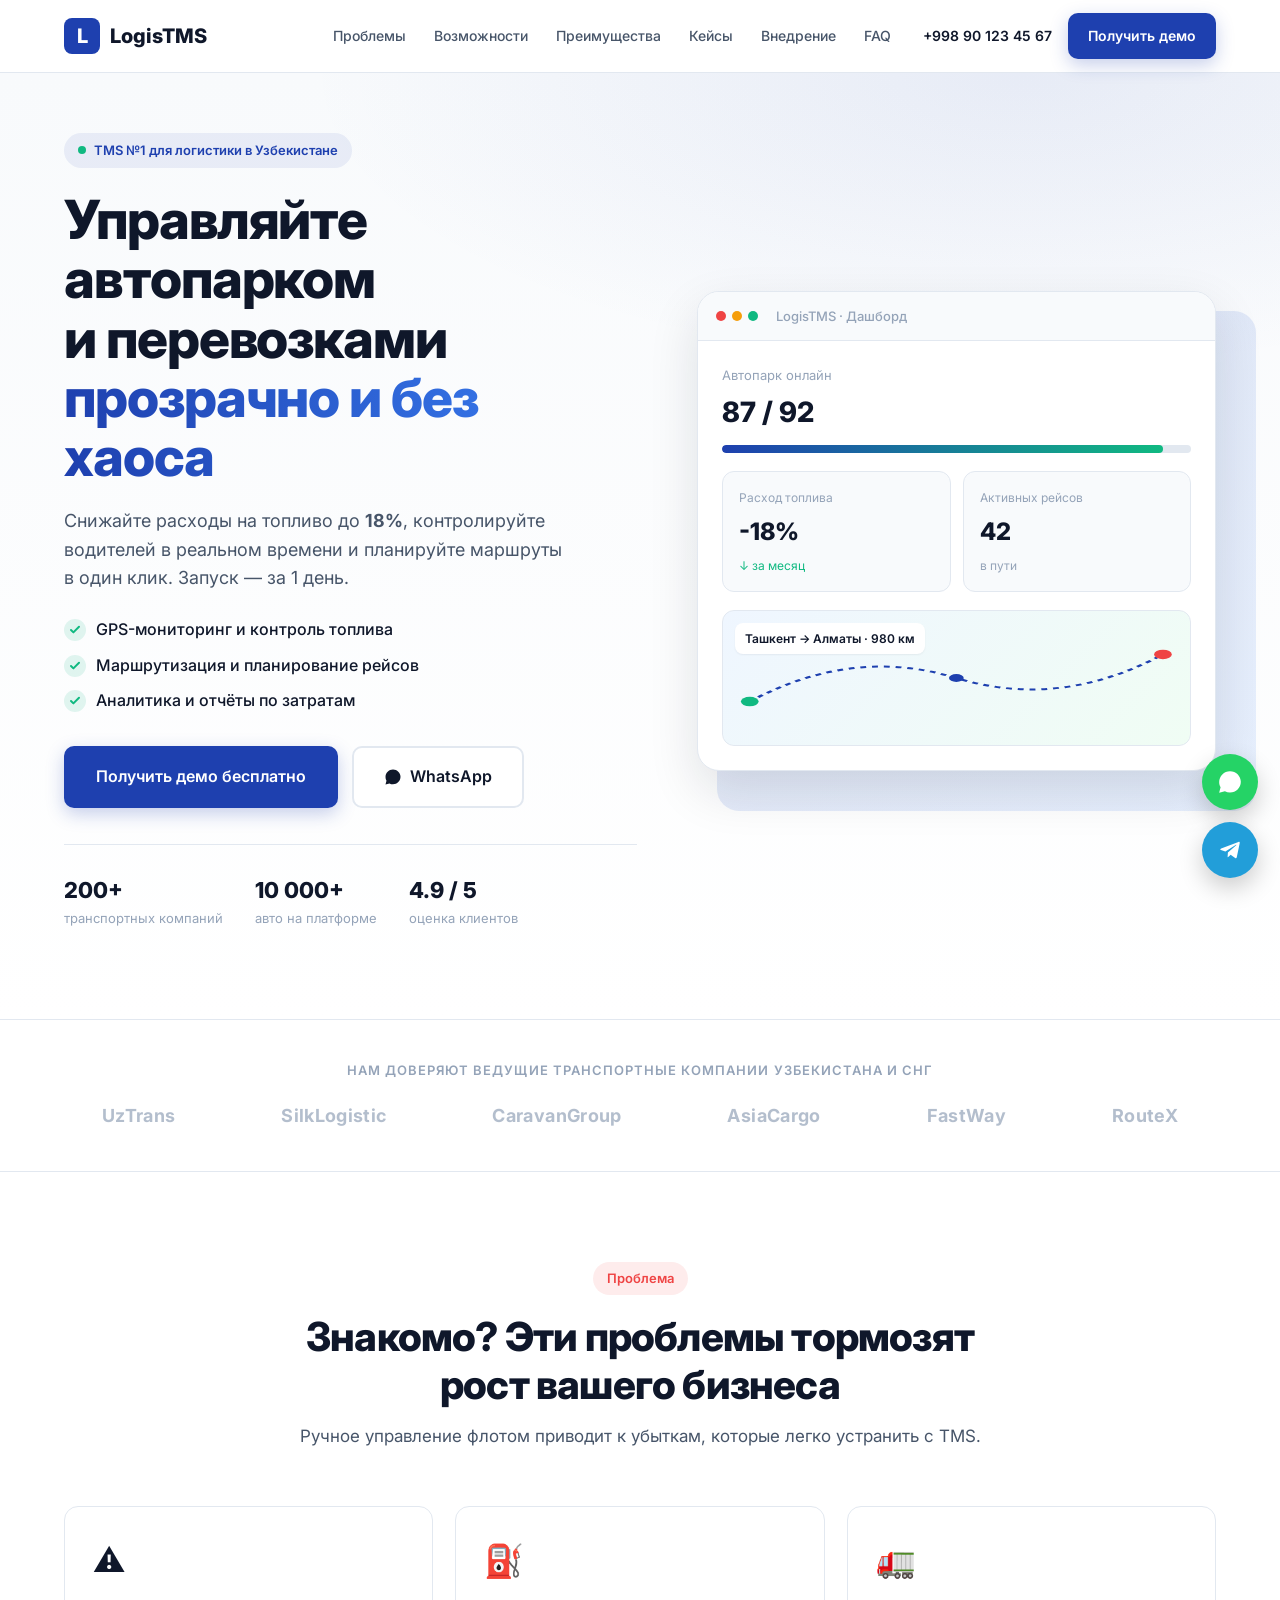
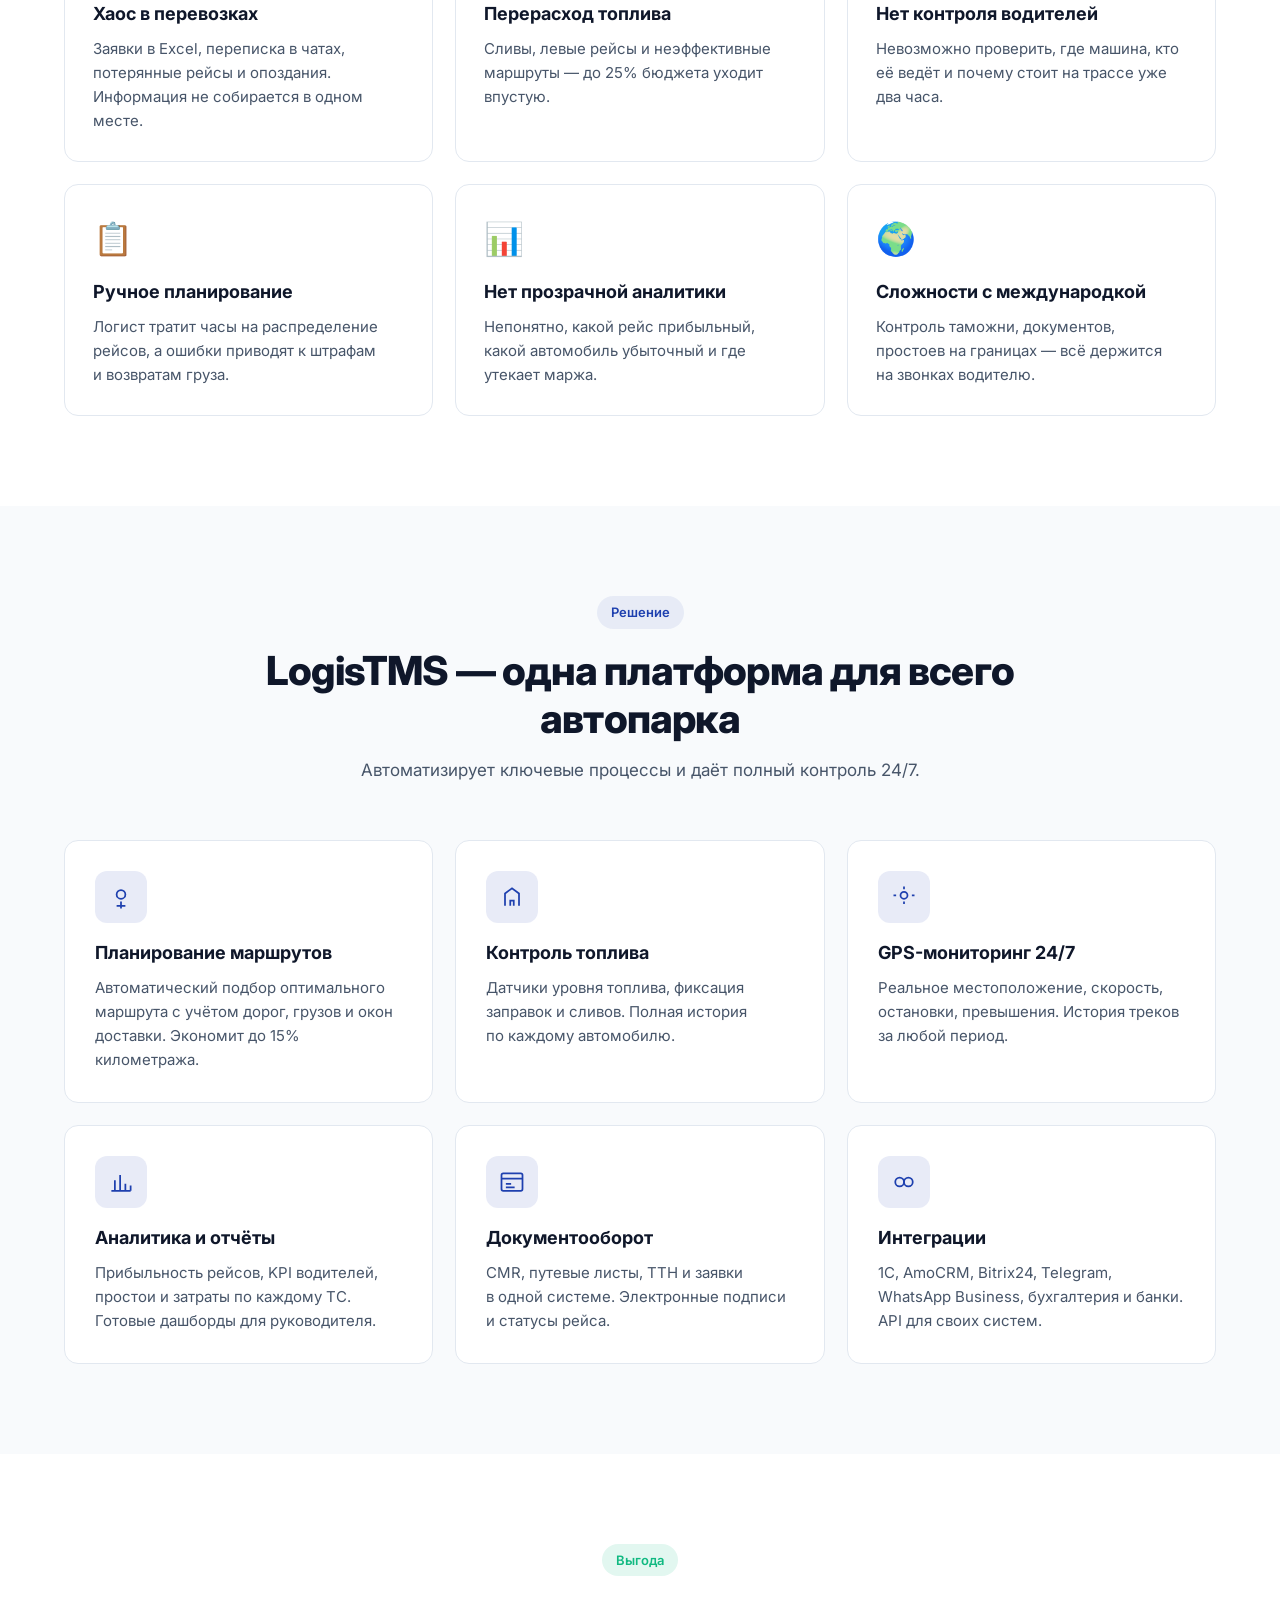
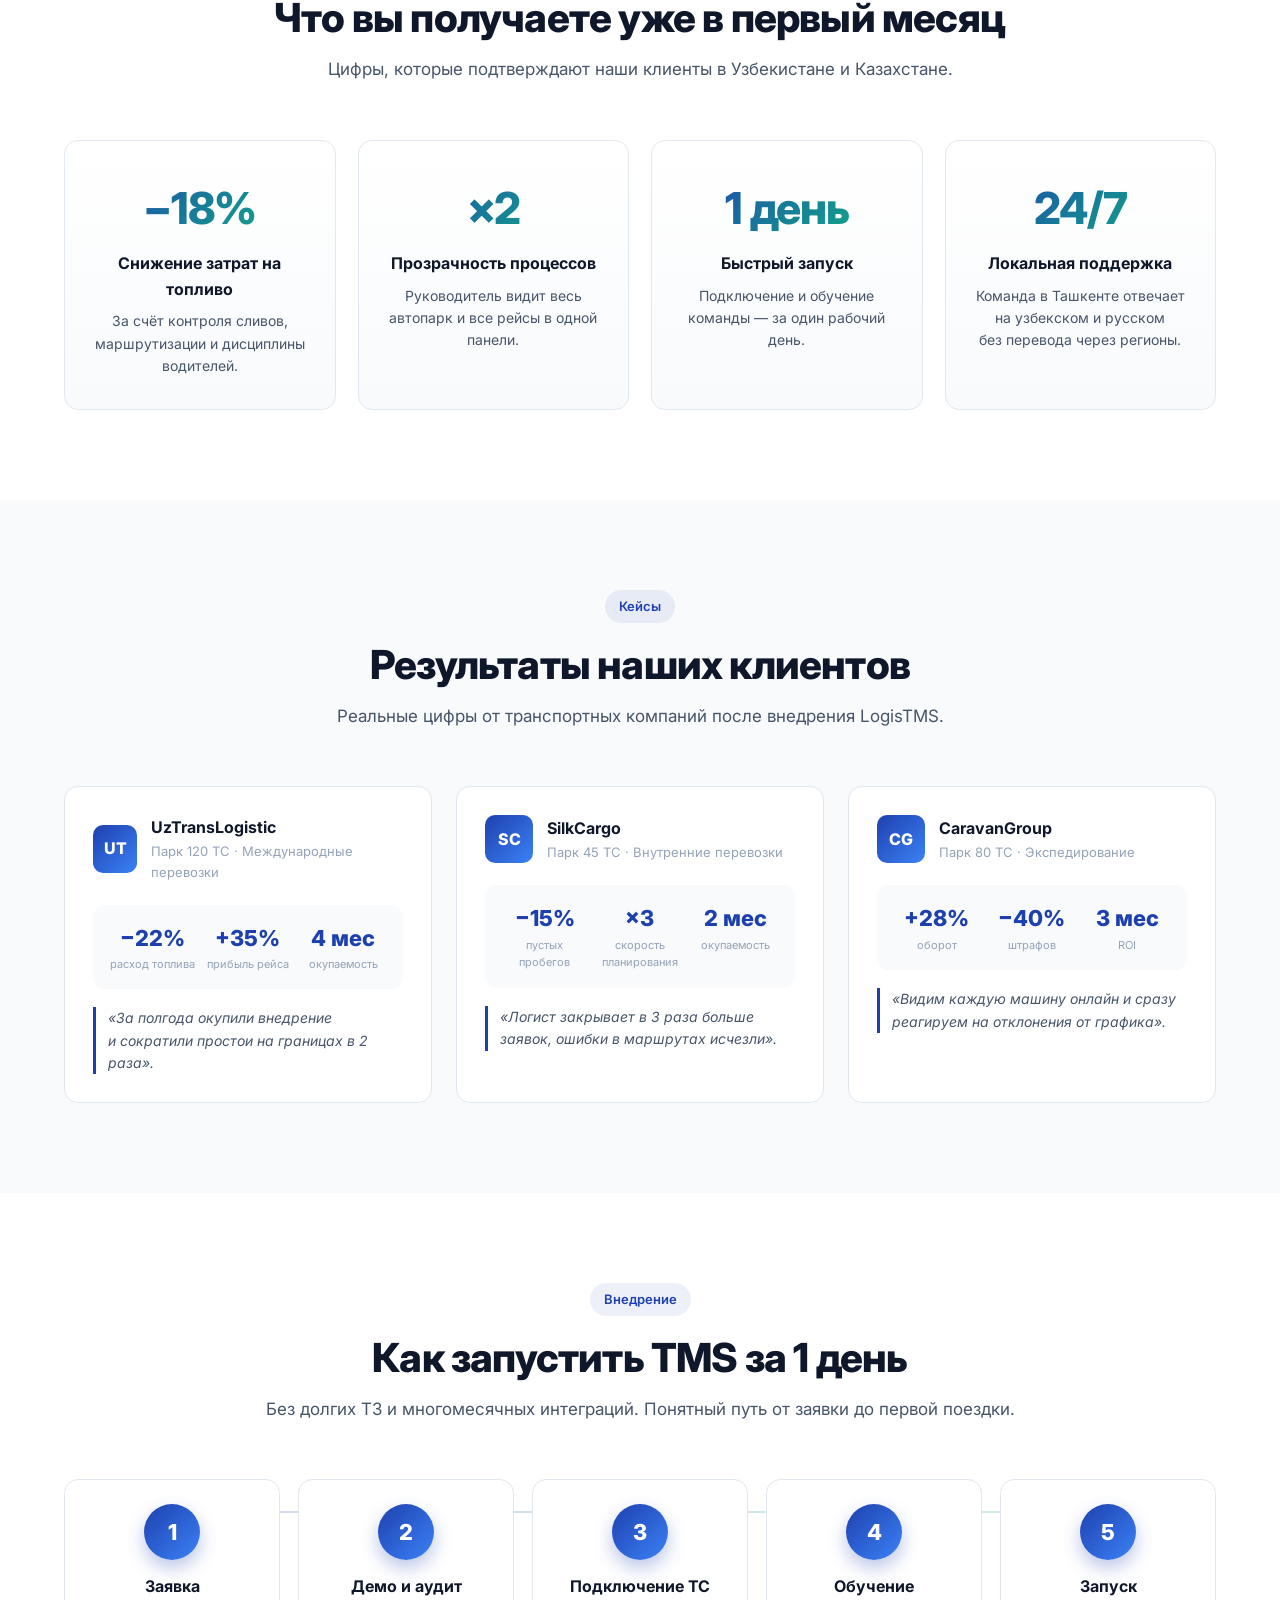
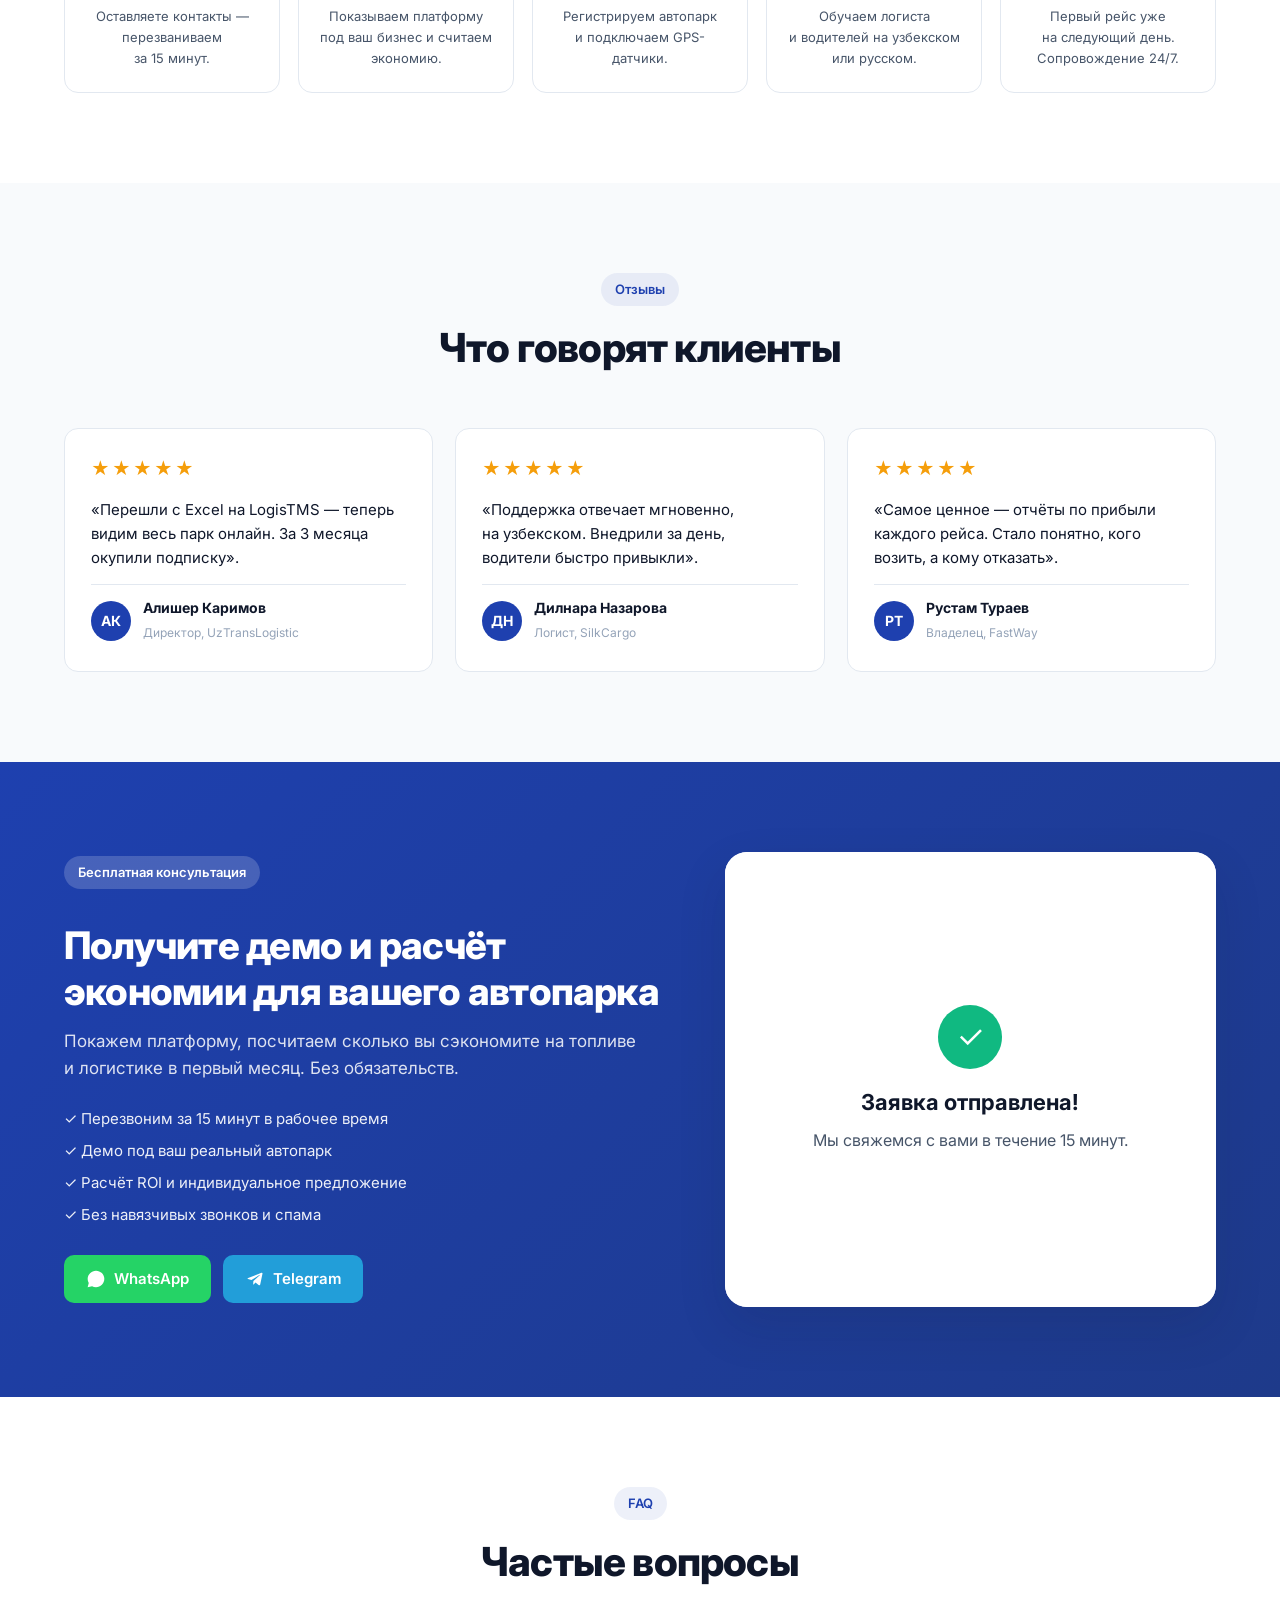
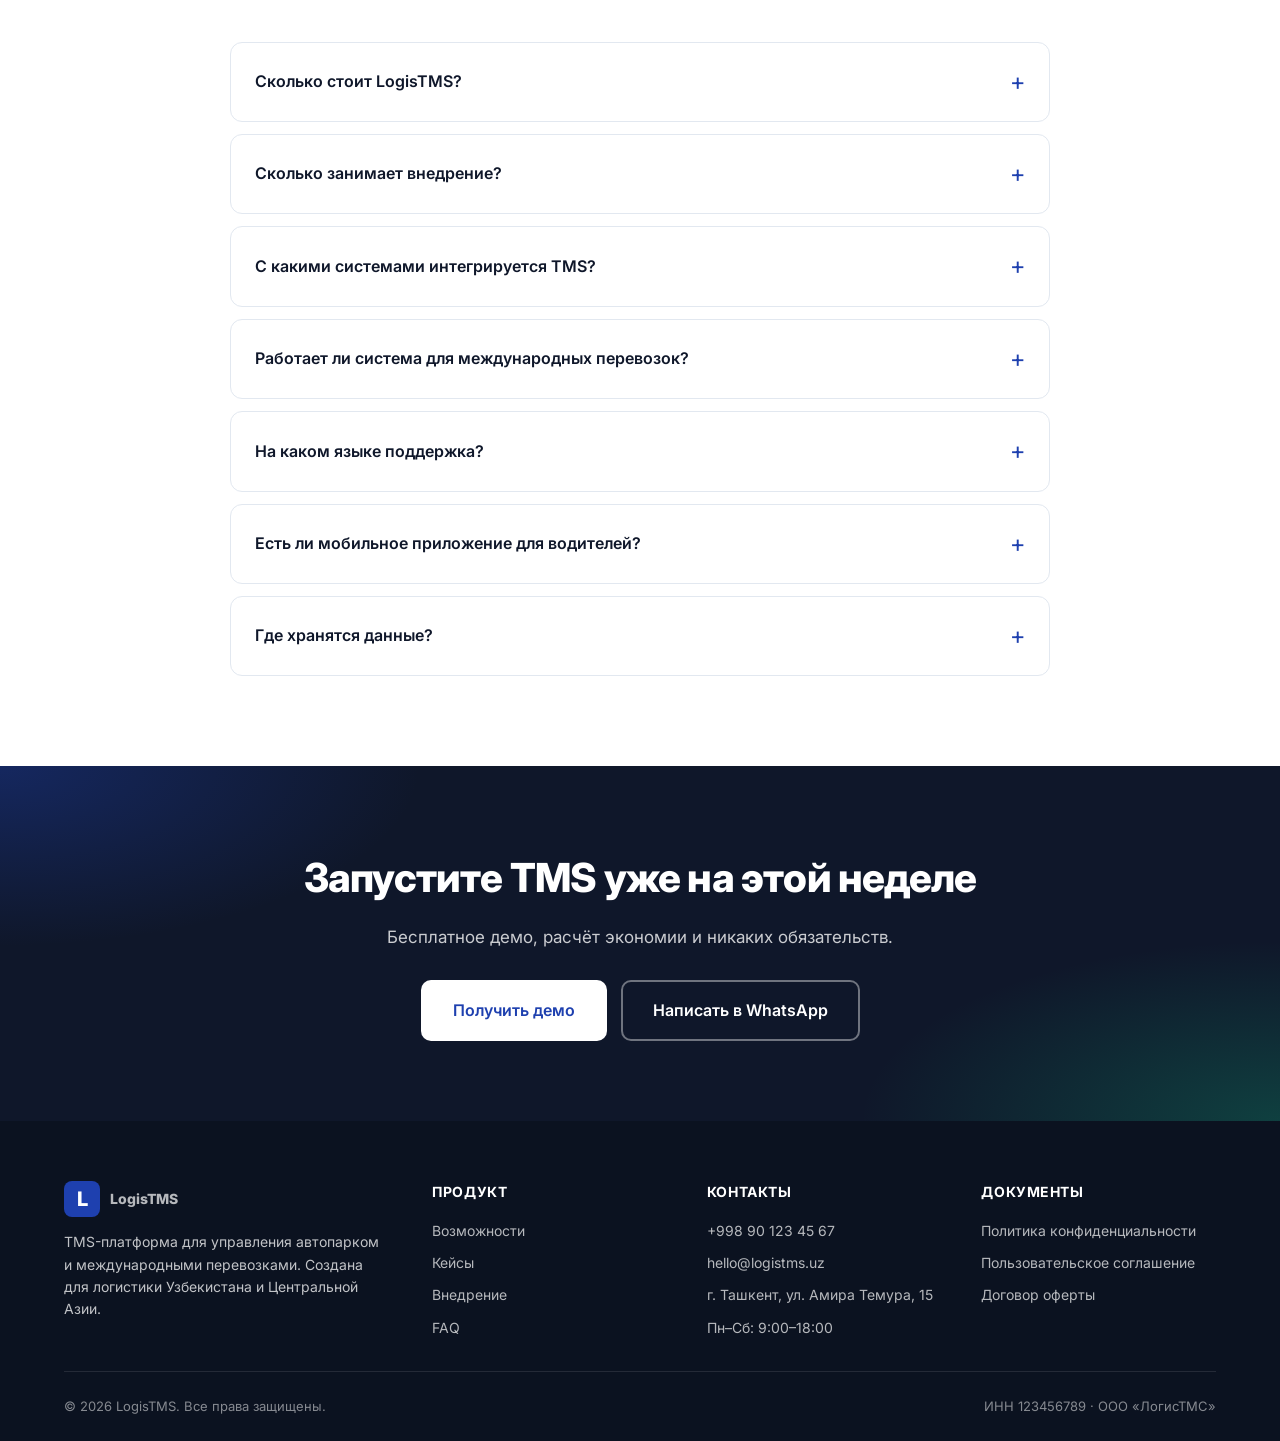
==== index.html @ 4c6d0f09 "Initial commit: LogisTMS landing page" ====
<!DOCTYPE html>
<html lang="ru">
<head>
  <meta charset="UTF-8" />
  <meta name="viewport" content="width=device-width, initial-scale=1.0" />

  <!-- SEO -->
  <title>TMS система для логистики в Узбекистане — управление автопарком и международными перевозками | LogisTMS</title>
  <meta name="description" content="TMS система для управления международными перевозками и автопарком в Узбекистане. Снижение затрат на топливо до 18%, GPS-мониторинг, маршрутизация, аналитика. Демо за 1 день." />
  <meta name="keywords" content="TMS система, управление автопарком, логистика Узбекистан, международные перевозки, GPS мониторинг, транспортная компания, автоматизация логистики" />
  <meta name="author" content="LogisTMS" />
  <link rel="canonical" href="https://logistms.uz/" />

  <!-- Open Graph -->
  <meta property="og:type" content="website" />
  <meta property="og:locale" content="ru_RU" />
  <meta property="og:title" content="LogisTMS — TMS система для управления автопарком и перевозками" />
  <meta property="og:description" content="Снижайте затраты, контролируйте транспорт онлайн и автоматизируйте логистику. Демо за 1 день." />
  <meta property="og:image" content="https://logistms.uz/og-image.jpg" />
  <meta property="og:url" content="https://logistms.uz/" />

  <!-- Twitter -->
  <meta name="twitter:card" content="summary_large_image" />
  <meta name="twitter:title" content="LogisTMS — TMS система для логистики" />
  <meta name="twitter:description" content="Управление автопарком и международными перевозками. Узбекистан." />

  <!-- Favicon -->
  <link rel="icon" type="image/svg+xml" href="data:image/svg+xml,%3Csvg xmlns='http://www.w3.org/2000/svg' viewBox='0 0 100 100'%3E%3Crect width='100' height='100' rx='20' fill='%231e40af'/%3E%3Ctext x='50' y='68' text-anchor='middle' font-size='60' font-family='Arial' font-weight='bold' fill='white'%3EL%3C/text%3E%3C/svg%3E" />

  <!-- Preconnect -->
  <link rel="preconnect" href="https://fonts.googleapis.com" />
  <link rel="preconnect" href="https://fonts.gstatic.com" crossorigin />
  <link href="https://fonts.googleapis.com/css2?family=Inter:wght@400;500;600;700;800&display=swap" rel="stylesheet" />

  <link rel="stylesheet" href="styles.css" />

  <!-- Schema.org -->
  <script type="application/ld+json">
  {
    "@context": "https://schema.org",
    "@type": "SoftwareApplication",
    "name": "LogisTMS",
    "applicationCategory": "BusinessApplication",
    "operatingSystem": "Web",
    "description": "TMS система для управления международными перевозками и автопарком в Узбекистане",
    "offers": {
      "@type": "Offer",
      "priceCurrency": "UZS",
      "price": "0",
      "description": "Бесплатное демо"
    },
    "aggregateRating": {
      "@type": "AggregateRating",
      "ratingValue": "4.9",
      "ratingCount": "47"
    }
  }
  </script>

  <!-- ============ ANALYTICS PLACEHOLDERS ============ -->
  <!-- Google Analytics (GA4) -->
  <!-- <script async src="https://www.googletagmanager.com/gtag/js?id=G-XXXXXXX"></script>
  <script>
    window.dataLayer = window.dataLayer || [];
    function gtag(){dataLayer.push(arguments);}
    gtag('js', new Date());
    gtag('config', 'G-XXXXXXX');
  </script> -->

  <!-- Meta Pixel -->
  <!-- <script>
    !function(f,b,e,v,n,t,s){if(f.fbq)return;n=f.fbq=function(){n.callMethod?
    n.callMethod.apply(n,arguments):n.queue.push(arguments)};if(!f._fbq)f._fbq=n;
    n.push=n;n.loaded=!0;n.version='2.0';n.queue=[];t=b.createElement(e);t.async=!0;
    t.src=v;s=b.getElementsByTagName(e)[0];s.parentNode.insertBefore(t,s)}(window,
    document,'script','https://connect.facebook.net/en_US/fbevents.js');
    fbq('init', 'XXXXXXXXX');
    fbq('track', 'PageView');
  </script> -->

  <!-- Yandex.Metrika -->
  <!-- <script type="text/javascript">
    (function(m,e,t,r,i,k,a){m[i]=m[i]||function(){(m[i].a=m[i].a||[]).push(arguments)};
    m[i].l=1*new Date();k=e.createElement(t),a=e.getElementsByTagName(t)[0],k.async=1,
    k.src=r,a.parentNode.insertBefore(k,a)})(window,document,'script','https://mc.yandex.ru/metrika/tag.js','ym');
    ym(XXXXXXXX, "init", { clickmap:true, trackLinks:true, accurateTrackBounce:true });
  </script> -->
</head>

<body>

  <!-- ============ HEADER / NAV ============ -->
  <header class="header">
    <div class="container header__inner">
      <a href="#" class="logo" aria-label="LogisTMS">
        <span class="logo__mark">L</span>
        <span class="logo__text">LogisTMS</span>
      </a>

      <nav class="nav" aria-label="Главное меню">
        <a href="#problems">Проблемы</a>
        <a href="#solutions">Возможности</a>
        <a href="#benefits">Преимущества</a>
        <a href="#cases">Кейсы</a>
        <a href="#how">Внедрение</a>
        <a href="#faq">FAQ</a>
      </nav>

      <div class="header__cta">
        <a href="tel:+998901234567" class="header__phone">+998 90 123 45 67</a>
        <a href="#lead" class="btn btn--primary btn--sm">Получить демо</a>
      </div>

      <button class="burger" aria-label="Меню" aria-expanded="false">
        <span></span><span></span><span></span>
      </button>
    </div>
  </header>

  <!-- ============ HERO ============ -->
  <section class="hero">
    <div class="container hero__inner">
      <div class="hero__content">
        <div class="hero__badge">
          <span class="hero__badge-dot"></span>
          TMS №1 для логистики в Узбекистане
        </div>

        <h1 class="hero__title">
          Управляйте автопарком и&nbsp;перевозками
          <span class="hero__title-accent">прозрачно и без хаоса</span>
        </h1>

        <p class="hero__subtitle">
          Снижайте расходы на&nbsp;топливо до&nbsp;<b>18%</b>, контролируйте водителей в&nbsp;реальном времени и&nbsp;планируйте маршруты в&nbsp;один клик. Запуск&nbsp;— за&nbsp;1&nbsp;день.
        </p>

        <ul class="hero__bullets">
          <li><svg viewBox="0 0 20 20" aria-hidden="true"><path d="M5 10l3 3 7-7" stroke="currentColor" stroke-width="2.5" fill="none" stroke-linecap="round" stroke-linejoin="round"/></svg>GPS-мониторинг и контроль топлива</li>
          <li><svg viewBox="0 0 20 20" aria-hidden="true"><path d="M5 10l3 3 7-7" stroke="currentColor" stroke-width="2.5" fill="none" stroke-linecap="round" stroke-linejoin="round"/></svg>Маршрутизация и планирование рейсов</li>
          <li><svg viewBox="0 0 20 20" aria-hidden="true"><path d="M5 10l3 3 7-7" stroke="currentColor" stroke-width="2.5" fill="none" stroke-linecap="round" stroke-linejoin="round"/></svg>Аналитика и отчёты по затратам</li>
        </ul>

        <div class="hero__actions">
          <a href="#lead" class="btn btn--primary btn--lg" data-event="cta_demo_hero">
            Получить демо бесплатно
          </a>
          <a href="https://wa.me/998901234567?text=Здравствуйте,%20интересует%20TMS%20система" target="_blank" rel="noopener" class="btn btn--ghost btn--lg" data-event="cta_whatsapp_hero">
            <svg class="btn__icon" viewBox="0 0 24 24" fill="currentColor" aria-hidden="true"><path d="M17.5 14.4c-.3-.1-1.7-.8-2-.9s-.5-.1-.7.1c-.2.3-.7.9-.9 1.1-.2.2-.3.2-.6.1-1.6-.8-2.7-1.5-3.8-3.4-.3-.5.3-.5.9-1.6.1-.2.1-.4 0-.5-.1-.1-.7-1.6-.9-2.2-.2-.6-.5-.5-.7-.5h-.6c-.2 0-.5.1-.8.4-.3.3-1 1-1 2.5s1.1 2.9 1.2 3.1c.1.2 2.1 3.2 5.1 4.5 1.9.8 2.6.9 3.5.7.6-.1 1.7-.7 1.9-1.4.2-.7.2-1.2.2-1.4-.1-.1-.3-.2-.6-.3M12 2C6.5 2 2 6.5 2 12c0 1.7.4 3.4 1.3 4.9L2 22l5.3-1.4c1.4.8 3 1.2 4.7 1.2 5.5 0 10-4.5 10-10S17.5 2 12 2"/></svg>
            WhatsApp
          </a>
        </div>

        <div class="hero__trust">
          <div class="hero__trust-item"><b>200+</b><span>транспортных компаний</span></div>
          <div class="hero__trust-item"><b>10 000+</b><span>авто на платформе</span></div>
          <div class="hero__trust-item"><b>4.9 / 5</b><span>оценка клиентов</span></div>
        </div>
      </div>

      <div class="hero__visual" aria-hidden="true">
        <div class="dashboard">
          <div class="dashboard__head">
            <span class="dashboard__dot"></span>
            <span class="dashboard__dot"></span>
            <span class="dashboard__dot"></span>
            <span class="dashboard__title">LogisTMS · Дашборд</span>
          </div>
          <div class="dashboard__body">
            <div class="dashboard__stat">
              <div class="dashboard__stat-label">Автопарк онлайн</div>
              <div class="dashboard__stat-value">87 / 92</div>
              <div class="dashboard__bar"><span style="width:94%"></span></div>
            </div>
            <div class="dashboard__row">
              <div class="dashboard__card">
                <div class="dashboard__card-label">Расход топлива</div>
                <div class="dashboard__card-value">-18%</div>
                <div class="dashboard__card-trend dashboard__card-trend--good">↓ за месяц</div>
              </div>
              <div class="dashboard__card">
                <div class="dashboard__card-label">Активных рейсов</div>
                <div class="dashboard__card-value">42</div>
                <div class="dashboard__card-trend">в пути</div>
              </div>
            </div>
            <div class="dashboard__map">
              <svg viewBox="0 0 300 140" preserveAspectRatio="none">
                <path d="M10,100 Q80,30 150,70 T290,40" stroke="#1e40af" stroke-width="2.5" fill="none" stroke-dasharray="4 4"/>
                <circle cx="10" cy="100" r="6" fill="#10b981"/>
                <circle cx="150" cy="70" r="5" fill="#1e40af"/>
                <circle cx="290" cy="40" r="6" fill="#ef4444"/>
              </svg>
              <span class="dashboard__map-tag">Ташкент → Алматы · 980 км</span>
            </div>
          </div>
        </div>
        <div class="hero__bg"></div>
      </div>
    </div>
  </section>

  <!-- ============ LOGOS ============ -->
  <section class="logos">
    <div class="container">
      <p class="logos__title">Нам доверяют ведущие транспортные компании Узбекистана и СНГ</p>
      <div class="logos__row">
        <div class="logos__item">UzTrans</div>
        <div class="logos__item">SilkLogistic</div>
        <div class="logos__item">CaravanGroup</div>
        <div class="logos__item">AsiaCargo</div>
        <div class="logos__item">FastWay</div>
        <div class="logos__item">RouteX</div>
      </div>
    </div>
  </section>

  <!-- ============ PROBLEMS ============ -->
  <section class="problems section" id="problems">
    <div class="container">
      <div class="section__head">
        <span class="section__tag section__tag--red">Проблема</span>
        <h2 class="section__title">Знакомо? Эти проблемы тормозят рост вашего бизнеса</h2>
        <p class="section__subtitle">Ручное управление флотом приводит к&nbsp;убыткам, которые легко устранить с&nbsp;TMS.</p>
      </div>

      <div class="problems__grid">
        <article class="problem">
          <div class="problem__icon">⚠️</div>
          <h3>Хаос в перевозках</h3>
          <p>Заявки в Excel, переписка в чатах, потерянные рейсы и&nbsp;опоздания. Информация не&nbsp;собирается в&nbsp;одном месте.</p>
        </article>
        <article class="problem">
          <div class="problem__icon">⛽</div>
          <h3>Перерасход топлива</h3>
          <p>Сливы, левые рейсы и&nbsp;неэффективные маршруты&nbsp;— до&nbsp;25% бюджета уходит впустую.</p>
        </article>
        <article class="problem">
          <div class="problem__icon">🚛</div>
          <h3>Нет контроля водителей</h3>
          <p>Невозможно проверить, где машина, кто её&nbsp;ведёт и&nbsp;почему стоит на&nbsp;трассе уже два часа.</p>
        </article>
        <article class="problem">
          <div class="problem__icon">📋</div>
          <h3>Ручное планирование</h3>
          <p>Логист тратит часы на&nbsp;распределение рейсов, а&nbsp;ошибки приводят к&nbsp;штрафам и&nbsp;возвратам груза.</p>
        </article>
        <article class="problem">
          <div class="problem__icon">📊</div>
          <h3>Нет прозрачной аналитики</h3>
          <p>Непонятно, какой рейс прибыльный, какой автомобиль убыточный и&nbsp;где утекает маржа.</p>
        </article>
        <article class="problem">
          <div class="problem__icon">🌍</div>
          <h3>Сложности с международкой</h3>
          <p>Контроль таможни, документов, простоев на&nbsp;границах&nbsp;— всё держится на&nbsp;звонках водителю.</p>
        </article>
      </div>
    </div>
  </section>

  <!-- ============ SOLUTIONS ============ -->
  <section class="solutions section section--alt" id="solutions">
    <div class="container">
      <div class="section__head">
        <span class="section__tag">Решение</span>
        <h2 class="section__title">LogisTMS&nbsp;— одна платформа для всего автопарка</h2>
        <p class="section__subtitle">Автоматизирует ключевые процессы и&nbsp;даёт полный контроль 24/7.</p>
      </div>

      <div class="solutions__grid">
        <article class="solution">
          <div class="solution__icon">
            <svg viewBox="0 0 32 32" fill="none" stroke="currentColor" stroke-width="2"><circle cx="16" cy="13" r="5"/><path d="M16 21v8M11 26h10"/></svg>
          </div>
          <h3>Планирование маршрутов</h3>
          <p>Автоматический подбор оптимального маршрута с&nbsp;учётом дорог, грузов и&nbsp;окон доставки. Экономит до&nbsp;15% километража.</p>
        </article>

        <article class="solution">
          <div class="solution__icon">
            <svg viewBox="0 0 32 32" fill="none" stroke="currentColor" stroke-width="2"><path d="M8 26V12l8-6 8 6v14"/><path d="M14 26v-6h4v6"/></svg>
          </div>
          <h3>Контроль топлива</h3>
          <p>Датчики уровня топлива, фиксация заправок и&nbsp;сливов. Полная история по&nbsp;каждому автомобилю.</p>
        </article>

        <article class="solution">
          <div class="solution__icon">
            <svg viewBox="0 0 32 32" fill="none" stroke="currentColor" stroke-width="2"><circle cx="16" cy="14" r="4"/><path d="M16 4v3M16 21v3M4 14h3M25 14h3"/></svg>
          </div>
          <h3>GPS-мониторинг 24/7</h3>
          <p>Реальное местоположение, скорость, остановки, превышения. История треков за&nbsp;любой период.</p>
        </article>

        <article class="solution">
          <div class="solution__icon">
            <svg viewBox="0 0 32 32" fill="none" stroke="currentColor" stroke-width="2"><path d="M5 26h22M9 26V14M15 26V8M21 26V18M27 26v-6"/></svg>
          </div>
          <h3>Аналитика и отчёты</h3>
          <p>Прибыльность рейсов, KPI водителей, простои и&nbsp;затраты по&nbsp;каждому ТС. Готовые дашборды для руководителя.</p>
        </article>

        <article class="solution">
          <div class="solution__icon">
            <svg viewBox="0 0 32 32" fill="none" stroke="currentColor" stroke-width="2"><rect x="4" y="6" width="24" height="20" rx="2"/><path d="M4 12h24M9 18h6M9 22h10"/></svg>
          </div>
          <h3>Документооборот</h3>
          <p>CMR, путевые листы, ТТН и&nbsp;заявки в&nbsp;одной системе. Электронные подписи и&nbsp;статусы рейса.</p>
        </article>

        <article class="solution">
          <div class="solution__icon">
            <svg viewBox="0 0 32 32" fill="none" stroke="currentColor" stroke-width="2"><circle cx="11" cy="16" r="5"/><circle cx="21" cy="16" r="5"/></svg>
          </div>
          <h3>Интеграции</h3>
          <p>1С, AmoCRM, Bitrix24, Telegram, WhatsApp Business, бухгалтерия и&nbsp;банки. API для своих систем.</p>
        </article>
      </div>
    </div>
  </section>

  <!-- ============ BENEFITS ============ -->
  <section class="benefits section" id="benefits">
    <div class="container">
      <div class="section__head">
        <span class="section__tag section__tag--green">Выгода</span>
        <h2 class="section__title">Что вы получаете уже в&nbsp;первый месяц</h2>
        <p class="section__subtitle">Цифры, которые подтверждают наши клиенты в&nbsp;Узбекистане и&nbsp;Казахстане.</p>
      </div>

      <div class="benefits__grid">
        <div class="benefit">
          <div class="benefit__num">−18%</div>
          <h3>Снижение затрат на топливо</h3>
          <p>За счёт контроля сливов, маршрутизации и&nbsp;дисциплины водителей.</p>
        </div>
        <div class="benefit">
          <div class="benefit__num">×2</div>
          <h3>Прозрачность процессов</h3>
          <p>Руководитель видит весь автопарк и&nbsp;все рейсы в&nbsp;одной панели.</p>
        </div>
        <div class="benefit">
          <div class="benefit__num">1 день</div>
          <h3>Быстрый запуск</h3>
          <p>Подключение и&nbsp;обучение команды&nbsp;— за&nbsp;один рабочий день.</p>
        </div>
        <div class="benefit">
          <div class="benefit__num">24/7</div>
          <h3>Локальная поддержка</h3>
          <p>Команда в&nbsp;Ташкенте отвечает на&nbsp;узбекском и&nbsp;русском без&nbsp;перевода через регионы.</p>
        </div>
      </div>
    </div>
  </section>

  <!-- ============ CASES ============ -->
  <section class="cases section section--alt" id="cases">
    <div class="container">
      <div class="section__head">
        <span class="section__tag">Кейсы</span>
        <h2 class="section__title">Результаты наших клиентов</h2>
        <p class="section__subtitle">Реальные цифры от&nbsp;транспортных компаний после внедрения LogisTMS.</p>
      </div>

      <div class="cases__grid">
        <article class="case">
          <div class="case__head">
            <div class="case__logo">UT</div>
            <div>
              <h3>UzTransLogistic</h3>
              <p class="case__sub">Парк 120 ТС · Международные перевозки</p>
            </div>
          </div>
          <div class="case__metrics">
            <div><b>−22%</b><span>расход топлива</span></div>
            <div><b>+35%</b><span>прибыль рейса</span></div>
            <div><b>4 мес</b><span>окупаемость</span></div>
          </div>
          <p class="case__quote">«За полгода окупили внедрение и&nbsp;сократили простои на&nbsp;границах в&nbsp;2 раза».</p>
        </article>

        <article class="case">
          <div class="case__head">
            <div class="case__logo">SC</div>
            <div>
              <h3>SilkCargo</h3>
              <p class="case__sub">Парк 45 ТС · Внутренние перевозки</p>
            </div>
          </div>
          <div class="case__metrics">
            <div><b>−15%</b><span>пустых пробегов</span></div>
            <div><b>×3</b><span>скорость планирования</span></div>
            <div><b>2 мес</b><span>окупаемость</span></div>
          </div>
          <p class="case__quote">«Логист закрывает в&nbsp;3 раза больше заявок, ошибки в&nbsp;маршрутах исчезли».</p>
        </article>

        <article class="case">
          <div class="case__head">
            <div class="case__logo">CG</div>
            <div>
              <h3>CaravanGroup</h3>
              <p class="case__sub">Парк 80 ТС · Экспедирование</p>
            </div>
          </div>
          <div class="case__metrics">
            <div><b>+28%</b><span>оборот</span></div>
            <div><b>−40%</b><span>штрафов</span></div>
            <div><b>3 мес</b><span>ROI</span></div>
          </div>
          <p class="case__quote">«Видим каждую машину онлайн и&nbsp;сразу реагируем на&nbsp;отклонения от&nbsp;графика».</p>
        </article>
      </div>
    </div>
  </section>

  <!-- ============ HOW IT WORKS ============ -->
  <section class="how section" id="how">
    <div class="container">
      <div class="section__head">
        <span class="section__tag">Внедрение</span>
        <h2 class="section__title">Как запустить TMS за&nbsp;1&nbsp;день</h2>
        <p class="section__subtitle">Без долгих ТЗ и&nbsp;многомесячных интеграций. Понятный путь от&nbsp;заявки до&nbsp;первой поездки.</p>
      </div>

      <div class="how__steps">
        <div class="how__step">
          <div class="how__num">1</div>
          <h3>Заявка</h3>
          <p>Оставляете контакты&nbsp;— перезваниваем за&nbsp;15&nbsp;минут.</p>
        </div>
        <div class="how__step">
          <div class="how__num">2</div>
          <h3>Демо и аудит</h3>
          <p>Показываем платформу под ваш бизнес и&nbsp;считаем экономию.</p>
        </div>
        <div class="how__step">
          <div class="how__num">3</div>
          <h3>Подключение ТС</h3>
          <p>Регистрируем автопарк и&nbsp;подключаем GPS-датчики.</p>
        </div>
        <div class="how__step">
          <div class="how__num">4</div>
          <h3>Обучение</h3>
          <p>Обучаем логиста и&nbsp;водителей на&nbsp;узбекском или&nbsp;русском.</p>
        </div>
        <div class="how__step">
          <div class="how__num">5</div>
          <h3>Запуск</h3>
          <p>Первый рейс уже на&nbsp;следующий день. Сопровождение 24/7.</p>
        </div>
      </div>
    </div>
  </section>

  <!-- ============ TESTIMONIALS ============ -->
  <section class="reviews section section--alt">
    <div class="container">
      <div class="section__head">
        <span class="section__tag">Отзывы</span>
        <h2 class="section__title">Что говорят клиенты</h2>
      </div>

      <div class="reviews__grid">
        <article class="review">
          <div class="review__stars">★★★★★</div>
          <p>«Перешли с&nbsp;Excel на&nbsp;LogisTMS&nbsp;— теперь видим весь парк онлайн. За&nbsp;3&nbsp;месяца окупили подписку».</p>
          <div class="review__author">
            <div class="review__avatar">АК</div>
            <div>
              <b>Алишер Каримов</b>
              <span>Директор, UzTransLogistic</span>
            </div>
          </div>
        </article>

        <article class="review">
          <div class="review__stars">★★★★★</div>
          <p>«Поддержка отвечает мгновенно, на&nbsp;узбекском. Внедрили за&nbsp;день, водители быстро привыкли».</p>
          <div class="review__author">
            <div class="review__avatar">ДН</div>
            <div>
              <b>Дилнара Назарова</b>
              <span>Логист, SilkCargo</span>
            </div>
          </div>
        </article>

        <article class="review">
          <div class="review__stars">★★★★★</div>
          <p>«Самое ценное&nbsp;— отчёты по&nbsp;прибыли каждого рейса. Стало понятно, кого возить, а&nbsp;кому отказать».</p>
          <div class="review__author">
            <div class="review__avatar">РТ</div>
            <div>
              <b>Рустам Тураев</b>
              <span>Владелец, FastWay</span>
            </div>
          </div>
        </article>
      </div>
    </div>
  </section>

  <!-- ============ LEAD FORM ============ -->
  <section class="lead section" id="lead">
    <div class="container">
      <div class="lead__inner">
        <div class="lead__info">
          <span class="section__tag section__tag--white">Бесплатная консультация</span>
          <h2 class="lead__title">Получите демо и&nbsp;расчёт экономии для вашего автопарка</h2>
          <p class="lead__subtitle">Покажем платформу, посчитаем сколько вы&nbsp;сэкономите на&nbsp;топливе и&nbsp;логистике в&nbsp;первый месяц. Без обязательств.</p>

          <ul class="lead__bullets">
            <li>✓ Перезвоним за 15 минут в рабочее время</li>
            <li>✓ Демо под ваш реальный автопарк</li>
            <li>✓ Расчёт ROI и индивидуальное предложение</li>
            <li>✓ Без навязчивых звонков и спама</li>
          </ul>

          <div class="lead__messengers">
            <a href="https://wa.me/998901234567" class="msg msg--wa" target="_blank" rel="noopener" data-event="lead_whatsapp">
              <svg viewBox="0 0 24 24" fill="currentColor" aria-hidden="true"><path d="M17.5 14.4c-.3-.1-1.7-.8-2-.9s-.5-.1-.7.1c-.2.3-.7.9-.9 1.1-.2.2-.3.2-.6.1-1.6-.8-2.7-1.5-3.8-3.4-.3-.5.3-.5.9-1.6.1-.2.1-.4 0-.5-.1-.1-.7-1.6-.9-2.2-.2-.6-.5-.5-.7-.5h-.6c-.2 0-.5.1-.8.4-.3.3-1 1-1 2.5s1.1 2.9 1.2 3.1c.1.2 2.1 3.2 5.1 4.5 1.9.8 2.6.9 3.5.7.6-.1 1.7-.7 1.9-1.4.2-.7.2-1.2.2-1.4-.1-.1-.3-.2-.6-.3M12 2C6.5 2 2 6.5 2 12c0 1.7.4 3.4 1.3 4.9L2 22l5.3-1.4c1.4.8 3 1.2 4.7 1.2 5.5 0 10-4.5 10-10S17.5 2 12 2"/></svg>
              WhatsApp
            </a>
            <a href="https://t.me/logistms_uz" class="msg msg--tg" target="_blank" rel="noopener" data-event="lead_telegram">
              <svg viewBox="0 0 24 24" fill="currentColor" aria-hidden="true"><path d="M9.78 18.65l.28-4.23 7.68-6.92c.34-.31-.07-.46-.52-.19L7.74 13.3 3.64 12c-.88-.25-.89-.86.2-1.3l15.97-6.16c.73-.33 1.43.18 1.15 1.3l-2.72 12.81c-.19.91-.74 1.13-1.5.71L12.6 16.3l-1.99 1.93c-.23.23-.42.42-.83.42z"/></svg>
              Telegram
            </a>
          </div>
        </div>

        <form class="lead__form" id="leadForm" novalidate>
          <h3 class="lead__form-title">Оставьте заявку</h3>

          <div class="form__row">
            <label class="form__label">
              <span>Ваше имя <em>*</em></span>
              <input type="text" name="name" required placeholder="Алишер" autocomplete="name" />
            </label>
          </div>

          <div class="form__row">
            <label class="form__label">
              <span>Телефон <em>*</em></span>
              <input type="tel" name="phone" required placeholder="+998 90 123 45 67" autocomplete="tel" pattern="[+0-9 \-\(\)]{9,}" />
            </label>
          </div>

          <div class="form__row form__row--collapse" id="extendedFields">
            <label class="form__label">
              <span>Email</span>
              <input type="email" name="email" placeholder="you@company.uz" autocomplete="email" />
            </label>
            <label class="form__label">
              <span>Компания</span>
              <input type="text" name="company" placeholder="Название компании" autocomplete="organization" />
            </label>
            <label class="form__label">
              <span>Размер автопарка</span>
              <select name="fleet">
                <option value="">Выберите</option>
                <option>До 10 ТС</option>
                <option>10–50 ТС</option>
                <option>50–100 ТС</option>
                <option>Более 100 ТС</option>
              </select>
            </label>
          </div>

          <button type="button" class="form__toggle" id="toggleExtended">
            + Расширенная форма (для B2B)
          </button>

          <label class="form__check">
            <input type="checkbox" required checked />
            <span>Я согласен на&nbsp;обработку персональных данных</span>
          </label>

          <button type="submit" class="btn btn--primary btn--lg btn--block" data-event="lead_submit">
            Получить консультацию
          </button>

          <p class="form__hint">Перезвоним в&nbsp;течение 15&nbsp;минут (Пн–Сб, 9:00–18:00)</p>

          <div class="form__success" id="formSuccess" hidden>
            <div class="form__success-icon">✓</div>
            <h3>Заявка отправлена!</h3>
            <p>Мы свяжемся с&nbsp;вами в&nbsp;течение 15&nbsp;минут.</p>
          </div>
        </form>
      </div>
    </div>
  </section>

  <!-- ============ FAQ ============ -->
  <section class="faq section" id="faq">
    <div class="container">
      <div class="section__head">
        <span class="section__tag">FAQ</span>
        <h2 class="section__title">Частые вопросы</h2>
      </div>

      <div class="faq__list">
        <details class="faq__item">
          <summary>Сколько стоит LogisTMS?</summary>
          <p>Стоимость зависит от&nbsp;размера автопарка и&nbsp;набора модулей. Для парка от&nbsp;10&nbsp;ТС&nbsp;— от&nbsp;350&nbsp;000&nbsp;сум/месяц. Точную цену рассчитаем после короткого аудита&nbsp;— оставьте заявку.</p>
        </details>
        <details class="faq__item">
          <summary>Сколько занимает внедрение?</summary>
          <p>Базовый запуск&nbsp;— 1&nbsp;рабочий день. Полная интеграция с&nbsp;1С/CRM и&nbsp;настройка отчётов&nbsp;— до&nbsp;2&nbsp;недель в&nbsp;зависимости от&nbsp;сложности.</p>
        </details>
        <details class="faq__item">
          <summary>С какими системами интегрируется TMS?</summary>
          <p>1С (УТ, Бухгалтерия), AmoCRM, Bitrix24, Telegram, WhatsApp Business, банки Узбекистана, GPS-датчики любых производителей. Есть открытое API.</p>
        </details>
        <details class="faq__item">
          <summary>Работает ли система для международных перевозок?</summary>
          <p>Да. Поддерживаются маршруты по&nbsp;СНГ, Китаю, ЕС, Турции и&nbsp;Ирану. Контроль таможни, CMR, простоев на&nbsp;границах, мультивалютные расчёты.</p>
        </details>
        <details class="faq__item">
          <summary>На каком языке поддержка?</summary>
          <p>Поддержка работает на&nbsp;узбекском и&nbsp;русском языках, 24/7. Команда находится в&nbsp;Ташкенте.</p>
        </details>
        <details class="faq__item">
          <summary>Есть ли мобильное приложение для водителей?</summary>
          <p>Да, водители получают приложение для Android/iOS&nbsp;— заявки, маршрут, документы, чат с&nbsp;логистом.</p>
        </details>
        <details class="faq__item">
          <summary>Где хранятся данные?</summary>
          <p>На&nbsp;защищённых серверах с&nbsp;шифрованием. Возможен on-premise&nbsp;— на&nbsp;вашем сервере для крупных клиентов.</p>
        </details>
      </div>
    </div>
  </section>

  <!-- ============ FINAL CTA ============ -->
  <section class="final-cta">
    <div class="container">
      <div class="final-cta__inner">
        <h2>Запустите TMS уже на&nbsp;этой неделе</h2>
        <p>Бесплатное демо, расчёт экономии и&nbsp;никаких обязательств.</p>
        <div class="final-cta__buttons">
          <a href="#lead" class="btn btn--white btn--lg">Получить демо</a>
          <a href="https://wa.me/998901234567" class="btn btn--ghost-light btn--lg" target="_blank" rel="noopener">Написать в WhatsApp</a>
        </div>
      </div>
    </div>
  </section>

  <!-- ============ FOOTER ============ -->
  <footer class="footer">
    <div class="container">
      <div class="footer__grid">
        <div>
          <a href="#" class="logo logo--light">
            <span class="logo__mark">L</span>
            <span class="logo__text">LogisTMS</span>
          </a>
          <p class="footer__about">TMS-платформа для управления автопарком и&nbsp;международными перевозками. Создана для логистики Узбекистана и&nbsp;Центральной Азии.</p>
        </div>

        <div>
          <h4>Продукт</h4>
          <ul>
            <li><a href="#solutions">Возможности</a></li>
            <li><a href="#cases">Кейсы</a></li>
            <li><a href="#how">Внедрение</a></li>
            <li><a href="#faq">FAQ</a></li>
          </ul>
        </div>

        <div>
          <h4>Контакты</h4>
          <ul>
            <li><a href="tel:+998901234567">+998 90 123 45 67</a></li>
            <li><a href="mailto:hello@logistms.uz">hello@logistms.uz</a></li>
            <li>г. Ташкент, ул. Амира Темура, 15</li>
            <li>Пн–Сб: 9:00–18:00</li>
          </ul>
        </div>

        <div>
          <h4>Документы</h4>
          <ul>
            <li><a href="/privacy">Политика конфиденциальности</a></li>
            <li><a href="/terms">Пользовательское соглашение</a></li>
            <li><a href="/offer">Договор оферты</a></li>
          </ul>
        </div>
      </div>

      <div class="footer__bottom">
        <p>© 2026 LogisTMS. Все права защищены.</p>
        <p>ИНН 123456789 · ООО «ЛогисТМС»</p>
      </div>
    </div>
  </footer>

  <!-- ============ STICKY MESSENGERS ============ -->
  <div class="sticky-msg">
    <a href="https://wa.me/998901234567" class="sticky-msg__btn sticky-msg__btn--wa" target="_blank" rel="noopener" aria-label="WhatsApp" data-event="sticky_whatsapp">
      <svg viewBox="0 0 24 24" fill="currentColor"><path d="M17.5 14.4c-.3-.1-1.7-.8-2-.9s-.5-.1-.7.1c-.2.3-.7.9-.9 1.1-.2.2-.3.2-.6.1-1.6-.8-2.7-1.5-3.8-3.4-.3-.5.3-.5.9-1.6.1-.2.1-.4 0-.5-.1-.1-.7-1.6-.9-2.2-.2-.6-.5-.5-.7-.5h-.6c-.2 0-.5.1-.8.4-.3.3-1 1-1 2.5s1.1 2.9 1.2 3.1c.1.2 2.1 3.2 5.1 4.5 1.9.8 2.6.9 3.5.7.6-.1 1.7-.7 1.9-1.4.2-.7.2-1.2.2-1.4-.1-.1-.3-.2-.6-.3M12 2C6.5 2 2 6.5 2 12c0 1.7.4 3.4 1.3 4.9L2 22l5.3-1.4c1.4.8 3 1.2 4.7 1.2 5.5 0 10-4.5 10-10S17.5 2 12 2"/></svg>
    </a>
    <a href="https://t.me/logistms_uz" class="sticky-msg__btn sticky-msg__btn--tg" target="_blank" rel="noopener" aria-label="Telegram" data-event="sticky_telegram">
      <svg viewBox="0 0 24 24" fill="currentColor"><path d="M9.78 18.65l.28-4.23 7.68-6.92c.34-.31-.07-.46-.52-.19L7.74 13.3 3.64 12c-.88-.25-.89-.86.2-1.3l15.97-6.16c.73-.33 1.43.18 1.15 1.3l-2.72 12.81c-.19.91-.74 1.13-1.5.71L12.6 16.3l-1.99 1.93c-.23.23-.42.42-.83.42z"/></svg>
    </a>
  </div>

  <script src="script.js"></script>
</body>
</html>
---- styles.css ----
/* ===================== RESET & BASE ===================== */
*, *::before, *::after { box-sizing: border-box; }
* { margin: 0; padding: 0; }

:root {
  --primary: #1e40af;
  --primary-dark: #1e3a8a;
  --primary-light: #3b82f6;
  --accent: #10b981;
  --accent-orange: #f59e0b;
  --danger: #ef4444;
  --bg: #ffffff;
  --bg-soft: #f8fafc;
  --bg-dark: #0f172a;
  --text: #0f172a;
  --text-soft: #475569;
  --text-mute: #94a3b8;
  --border: #e2e8f0;
  --radius: 14px;
  --radius-lg: 22px;
  --shadow-sm: 0 1px 2px rgba(15,23,42,.06);
  --shadow: 0 4px 16px rgba(15,23,42,.08);
  --shadow-lg: 0 20px 50px rgba(15,23,42,.12);
  --container: 1200px;
  --transition: .25s ease;
}

html { scroll-behavior: smooth; }
body {
  font-family: 'Inter', -apple-system, BlinkMacSystemFont, 'Segoe UI', Roboto, sans-serif;
  font-size: 16px;
  line-height: 1.6;
  color: var(--text);
  background: var(--bg);
  -webkit-font-smoothing: antialiased;
  -moz-osx-font-smoothing: grayscale;
}

img, svg { display: block; max-width: 100%; }
a { color: inherit; text-decoration: none; }
button { font-family: inherit; cursor: pointer; border: none; background: none; }
input, select, textarea { font-family: inherit; font-size: inherit; }
ul { list-style: none; }

.container {
  width: 100%;
  max-width: var(--container);
  margin: 0 auto;
  padding: 0 24px;
}

/* ===================== BUTTONS ===================== */
.btn {
  display: inline-flex;
  align-items: center;
  justify-content: center;
  gap: 8px;
  font-weight: 600;
  font-size: 15px;
  padding: 12px 22px;
  border-radius: 10px;
  transition: var(--transition);
  white-space: nowrap;
  border: 2px solid transparent;
  cursor: pointer;
}
.btn--primary {
  background: var(--primary);
  color: #fff;
  box-shadow: 0 6px 18px rgba(30,64,175,.25);
}
.btn--primary:hover { background: var(--primary-dark); transform: translateY(-1px); box-shadow: 0 10px 24px rgba(30,64,175,.35); }
.btn--ghost {
  background: #fff;
  color: var(--text);
  border-color: var(--border);
}
.btn--ghost:hover { border-color: var(--primary); color: var(--primary); }
.btn--white {
  background: #fff;
  color: var(--primary);
}
.btn--white:hover { transform: translateY(-1px); box-shadow: 0 10px 24px rgba(0,0,0,.2); }
.btn--ghost-light {
  background: transparent;
  color: #fff;
  border-color: rgba(255,255,255,.4);
}
.btn--ghost-light:hover { background: rgba(255,255,255,.1); border-color: #fff; }
.btn--lg { padding: 16px 30px; font-size: 16px; }
.btn--sm { padding: 10px 18px; font-size: 14px; }
.btn--block { width: 100%; }
.btn__icon { width: 18px; height: 18px; }

/* ===================== HEADER ===================== */
.header {
  position: sticky;
  top: 0;
  z-index: 100;
  background: rgba(255,255,255,.92);
  backdrop-filter: saturate(140%) blur(8px);
  border-bottom: 1px solid var(--border);
}
.header__inner {
  display: flex;
  align-items: center;
  gap: 32px;
  height: 72px;
}
.logo {
  display: inline-flex;
  align-items: center;
  gap: 10px;
  font-weight: 800;
  font-size: 20px;
  color: var(--text);
}
.logo__mark {
  width: 36px;
  height: 36px;
  background: var(--primary);
  color: #fff;
  border-radius: 8px;
  display: inline-flex;
  align-items: center;
  justify-content: center;
  font-size: 20px;
}
.logo--light { color: #fff; }

.nav {
  display: flex;
  gap: 28px;
  margin-left: auto;
}
.nav a {
  font-size: 14px;
  color: var(--text-soft);
  font-weight: 500;
  transition: var(--transition);
}
.nav a:hover { color: var(--primary); }

.header__cta {
  display: flex;
  align-items: center;
  gap: 16px;
}
.header__phone {
  font-weight: 600;
  font-size: 14px;
  color: var(--text);
}

.burger { display: none; width: 36px; height: 36px; flex-direction: column; justify-content: center; align-items: center; gap: 4px; }
.burger span { display: block; width: 22px; height: 2px; background: var(--text); transition: var(--transition); }

/* ===================== HERO ===================== */
.hero {
  position: relative;
  padding: 60px 0 90px;
  background:
    radial-gradient(1200px 500px at 80% 0%, rgba(30,64,175,.08), transparent 60%),
    linear-gradient(180deg, #f8fafc 0%, #fff 100%);
  overflow: hidden;
}
.hero__inner {
  display: grid;
  grid-template-columns: 1.05fr .95fr;
  gap: 60px;
  align-items: center;
}
.hero__badge {
  display: inline-flex;
  align-items: center;
  gap: 8px;
  background: rgba(30,64,175,.08);
  color: var(--primary);
  padding: 7px 14px;
  border-radius: 100px;
  font-size: 13px;
  font-weight: 600;
  margin-bottom: 22px;
}
.hero__badge-dot {
  width: 8px; height: 8px; background: var(--accent); border-radius: 50%;
  box-shadow: 0 0 0 0 rgba(16,185,129,.6); animation: pulse 2s infinite;
}
@keyframes pulse {
  0% { box-shadow: 0 0 0 0 rgba(16,185,129,.6); }
  70% { box-shadow: 0 0 0 8px rgba(16,185,129,0); }
  100% { box-shadow: 0 0 0 0 rgba(16,185,129,0); }
}
.hero__title {
  font-size: clamp(32px, 4.6vw, 54px);
  font-weight: 800;
  line-height: 1.1;
  letter-spacing: -.02em;
  color: var(--text);
  margin-bottom: 20px;
}
.hero__title-accent {
  display: block;
  background: linear-gradient(90deg, var(--primary), var(--primary-light));
  -webkit-background-clip: text;
  -webkit-text-fill-color: transparent;
  background-clip: text;
}
.hero__subtitle {
  font-size: 18px;
  color: var(--text-soft);
  margin-bottom: 24px;
  max-width: 540px;
}
.hero__bullets {
  display: flex;
  flex-direction: column;
  gap: 10px;
  margin-bottom: 32px;
}
.hero__bullets li {
  display: flex;
  align-items: center;
  gap: 10px;
  color: var(--text);
  font-weight: 500;
}
.hero__bullets svg {
  width: 22px; height: 22px;
  color: var(--accent);
  background: rgba(16,185,129,.12);
  border-radius: 50%;
  padding: 3px;
  flex-shrink: 0;
}
.hero__actions {
  display: flex;
  gap: 14px;
  flex-wrap: wrap;
  margin-bottom: 36px;
}
.hero__trust {
  display: flex;
  gap: 32px;
  padding-top: 28px;
  border-top: 1px solid var(--border);
}
.hero__trust-item { display: flex; flex-direction: column; }
.hero__trust-item b { font-size: 22px; font-weight: 800; color: var(--text); }
.hero__trust-item span { font-size: 13px; color: var(--text-mute); }

/* hero visual / dashboard */
.hero__visual { position: relative; }
.hero__bg {
  position: absolute;
  inset: 20px -40px -40px 20px;
  background: linear-gradient(135deg, var(--primary), var(--primary-light));
  border-radius: var(--radius-lg);
  opacity: .12;
  z-index: 0;
}
.dashboard {
  position: relative;
  z-index: 1;
  background: #fff;
  border-radius: var(--radius-lg);
  box-shadow: var(--shadow-lg);
  border: 1px solid var(--border);
  overflow: hidden;
}
.dashboard__head {
  display: flex;
  align-items: center;
  gap: 6px;
  padding: 14px 18px;
  background: var(--bg-soft);
  border-bottom: 1px solid var(--border);
}
.dashboard__dot {
  width: 10px; height: 10px; border-radius: 50%; background: #cbd5e1;
}
.dashboard__dot:nth-child(1) { background: #ef4444; }
.dashboard__dot:nth-child(2) { background: #f59e0b; }
.dashboard__dot:nth-child(3) { background: #10b981; }
.dashboard__title { margin-left: 12px; font-size: 13px; color: var(--text-mute); font-weight: 500; }
.dashboard__body { padding: 24px; display: flex; flex-direction: column; gap: 18px; }
.dashboard__stat-label { font-size: 13px; color: var(--text-mute); margin-bottom: 4px; }
.dashboard__stat-value { font-size: 28px; font-weight: 800; color: var(--text); margin-bottom: 10px; }
.dashboard__bar {
  background: var(--border);
  border-radius: 100px;
  height: 8px;
  overflow: hidden;
}
.dashboard__bar span {
  display: block;
  height: 100%;
  background: linear-gradient(90deg, var(--primary), var(--accent));
  border-radius: 100px;
}
.dashboard__row { display: grid; grid-template-columns: 1fr 1fr; gap: 12px; }
.dashboard__card {
  background: var(--bg-soft);
  padding: 16px;
  border-radius: 12px;
  border: 1px solid var(--border);
}
.dashboard__card-label { font-size: 12px; color: var(--text-mute); margin-bottom: 6px; }
.dashboard__card-value { font-size: 24px; font-weight: 800; color: var(--text); }
.dashboard__card-trend { font-size: 12px; color: var(--text-mute); margin-top: 4px; }
.dashboard__card-trend--good { color: var(--accent); }
.dashboard__map {
  position: relative;
  background: linear-gradient(135deg, #eff6ff, #f0fdf4);
  border-radius: 12px;
  padding: 12px;
  border: 1px solid var(--border);
}
.dashboard__map svg { width: 100%; height: 110px; }
.dashboard__map-tag {
  position: absolute;
  top: 12px; left: 12px;
  background: #fff;
  font-size: 12px;
  font-weight: 600;
  color: var(--text);
  padding: 6px 10px;
  border-radius: 8px;
  box-shadow: var(--shadow-sm);
}

/* ===================== LOGOS ===================== */
.logos {
  padding: 40px 0;
  border-top: 1px solid var(--border);
  border-bottom: 1px solid var(--border);
  background: #fff;
}
.logos__title {
  text-align: center;
  font-size: 13px;
  color: var(--text-mute);
  font-weight: 600;
  text-transform: uppercase;
  letter-spacing: .08em;
  margin-bottom: 22px;
}
.logos__row {
  display: flex;
  justify-content: space-around;
  align-items: center;
  flex-wrap: wrap;
  gap: 30px;
}
.logos__item {
  font-weight: 700;
  font-size: 18px;
  color: var(--text-mute);
  letter-spacing: .02em;
  opacity: .7;
  transition: var(--transition);
}
.logos__item:hover { opacity: 1; color: var(--primary); }

/* ===================== SECTIONS ===================== */
.section { padding: 90px 0; }
.section--alt { background: var(--bg-soft); }
.section__head {
  text-align: center;
  max-width: 760px;
  margin: 0 auto 56px;
}
.section__tag {
  display: inline-block;
  background: rgba(30,64,175,.08);
  color: var(--primary);
  padding: 6px 14px;
  border-radius: 100px;
  font-size: 13px;
  font-weight: 600;
  margin-bottom: 18px;
}
.section__tag--green { background: rgba(16,185,129,.12); color: var(--accent); }
.section__tag--red { background: rgba(239,68,68,.1); color: var(--danger); }
.section__tag--white { background: rgba(255,255,255,.18); color: #fff; }
.section__title {
  font-size: clamp(28px, 3.4vw, 40px);
  font-weight: 800;
  line-height: 1.2;
  letter-spacing: -.02em;
  color: var(--text);
  margin-bottom: 14px;
}
.section__subtitle {
  font-size: 17px;
  color: var(--text-soft);
}

/* ===================== PROBLEMS ===================== */
.problems__grid {
  display: grid;
  grid-template-columns: repeat(3, 1fr);
  gap: 22px;
}
.problem {
  background: #fff;
  border: 1px solid var(--border);
  border-radius: var(--radius);
  padding: 28px;
  transition: var(--transition);
}
.problem:hover { transform: translateY(-3px); box-shadow: var(--shadow); border-color: rgba(239,68,68,.3); }
.problem__icon { font-size: 32px; margin-bottom: 14px; }
.problem h3 { font-size: 18px; font-weight: 700; margin-bottom: 8px; }
.problem p { color: var(--text-soft); font-size: 15px; }

/* ===================== SOLUTIONS ===================== */
.solutions__grid {
  display: grid;
  grid-template-columns: repeat(3, 1fr);
  gap: 22px;
}
.solution {
  background: #fff;
  border: 1px solid var(--border);
  border-radius: var(--radius);
  padding: 30px;
  transition: var(--transition);
}
.solution:hover { transform: translateY(-3px); box-shadow: var(--shadow-lg); border-color: var(--primary); }
.solution__icon {
  width: 52px; height: 52px;
  background: rgba(30,64,175,.1);
  color: var(--primary);
  border-radius: 12px;
  display: inline-flex;
  align-items: center;
  justify-content: center;
  margin-bottom: 16px;
}
.solution__icon svg { width: 28px; height: 28px; }
.solution h3 { font-size: 18px; font-weight: 700; margin-bottom: 8px; }
.solution p { color: var(--text-soft); font-size: 15px; }

/* ===================== BENEFITS ===================== */
.benefits__grid {
  display: grid;
  grid-template-columns: repeat(4, 1fr);
  gap: 22px;
}
.benefit {
  background: linear-gradient(180deg, #fff, var(--bg-soft));
  border: 1px solid var(--border);
  border-radius: var(--radius);
  padding: 32px 24px;
  text-align: center;
  transition: var(--transition);
}
.benefit:hover { transform: translateY(-4px); box-shadow: var(--shadow); }
.benefit__num {
  font-size: 44px;
  font-weight: 800;
  background: linear-gradient(135deg, var(--primary), var(--accent));
  -webkit-background-clip: text;
  -webkit-text-fill-color: transparent;
  background-clip: text;
  margin-bottom: 8px;
  letter-spacing: -.03em;
}
.benefit h3 { font-size: 16px; font-weight: 700; margin-bottom: 8px; }
.benefit p { color: var(--text-soft); font-size: 14px; }

/* ===================== CASES ===================== */
.cases__grid {
  display: grid;
  grid-template-columns: repeat(3, 1fr);
  gap: 24px;
}
.case {
  background: #fff;
  border: 1px solid var(--border);
  border-radius: var(--radius);
  padding: 28px;
  transition: var(--transition);
}
.case:hover { box-shadow: var(--shadow-lg); transform: translateY(-3px); }
.case__head { display: flex; gap: 14px; align-items: center; margin-bottom: 22px; }
.case__logo {
  width: 48px; height: 48px;
  background: linear-gradient(135deg, var(--primary), var(--primary-light));
  color: #fff;
  border-radius: 10px;
  display: flex; align-items: center; justify-content: center;
  font-weight: 800;
  font-size: 16px;
}
.case__head h3 { font-size: 16px; font-weight: 700; }
.case__sub { font-size: 13px; color: var(--text-mute); }
.case__metrics {
  display: grid;
  grid-template-columns: repeat(3, 1fr);
  gap: 8px;
  background: var(--bg-soft);
  padding: 16px;
  border-radius: 12px;
  margin-bottom: 18px;
}
.case__metrics div { display: flex; flex-direction: column; align-items: center; text-align: center; }
.case__metrics b { font-size: 22px; font-weight: 800; color: var(--primary); }
.case__metrics span { font-size: 11px; color: var(--text-mute); }
.case__quote {
  font-size: 14px;
  color: var(--text-soft);
  font-style: italic;
  border-left: 3px solid var(--primary);
  padding-left: 12px;
}

/* ===================== HOW ===================== */
.how__steps {
  display: grid;
  grid-template-columns: repeat(5, 1fr);
  gap: 18px;
  position: relative;
}
.how__steps::before {
  content: '';
  position: absolute;
  top: 32px;
  left: 8%;
  right: 8%;
  height: 2px;
  background: linear-gradient(90deg, var(--primary), var(--accent));
  z-index: 0;
  opacity: .2;
}
.how__step {
  background: #fff;
  border: 1px solid var(--border);
  border-radius: var(--radius);
  padding: 24px 20px;
  text-align: center;
  position: relative;
  z-index: 1;
}
.how__num {
  width: 56px; height: 56px;
  background: linear-gradient(135deg, var(--primary), var(--primary-light));
  color: #fff;
  border-radius: 50%;
  font-size: 22px;
  font-weight: 800;
  display: flex; align-items: center; justify-content: center;
  margin: 0 auto 14px;
  box-shadow: 0 8px 18px rgba(30,64,175,.3);
}
.how__step h3 { font-size: 16px; font-weight: 700; margin-bottom: 6px; }
.how__step p { font-size: 13px; color: var(--text-soft); }

/* ===================== REVIEWS ===================== */
.reviews__grid {
  display: grid;
  grid-template-columns: repeat(3, 1fr);
  gap: 22px;
}
.review {
  background: #fff;
  border: 1px solid var(--border);
  border-radius: var(--radius);
  padding: 26px;
  display: flex;
  flex-direction: column;
  gap: 14px;
}
.review__stars { color: var(--accent-orange); font-size: 18px; letter-spacing: 2px; }
.review p { color: var(--text); font-size: 15px; flex: 1; }
.review__author { display: flex; align-items: center; gap: 12px; padding-top: 12px; border-top: 1px solid var(--border); }
.review__avatar {
  width: 40px; height: 40px;
  background: var(--primary);
  color: #fff;
  border-radius: 50%;
  display: flex; align-items: center; justify-content: center;
  font-weight: 700;
  font-size: 14px;
}
.review__author b { display: block; font-size: 14px; font-weight: 700; }
.review__author span { font-size: 12px; color: var(--text-mute); }

/* ===================== LEAD ===================== */
.lead {
  background: linear-gradient(135deg, var(--primary), var(--primary-dark));
  color: #fff;
}
.lead__inner {
  display: grid;
  grid-template-columns: 1.1fr .9fr;
  gap: 60px;
  align-items: center;
}
.lead__title {
  font-size: clamp(28px, 3.2vw, 38px);
  font-weight: 800;
  line-height: 1.2;
  margin: 16px 0 14px;
  letter-spacing: -.02em;
}
.lead__subtitle {
  font-size: 17px;
  color: rgba(255,255,255,.85);
  margin-bottom: 24px;
}
.lead__bullets {
  display: flex;
  flex-direction: column;
  gap: 8px;
  margin-bottom: 28px;
}
.lead__bullets li {
  color: rgba(255,255,255,.92);
  font-size: 15px;
}
.lead__messengers { display: flex; gap: 12px; }
.msg {
  display: inline-flex;
  align-items: center;
  gap: 8px;
  padding: 12px 22px;
  border-radius: 10px;
  font-weight: 600;
  font-size: 15px;
  transition: var(--transition);
  color: #fff;
}
.msg svg { width: 20px; height: 20px; }
.msg--wa { background: #25d366; }
.msg--wa:hover { background: #1ebe5a; transform: translateY(-1px); }
.msg--tg { background: #229ED9; }
.msg--tg:hover { background: #1a8bbf; transform: translateY(-1px); }

/* form */
.lead__form {
  background: #fff;
  color: var(--text);
  padding: 36px;
  border-radius: var(--radius-lg);
  box-shadow: var(--shadow-lg);
  position: relative;
}
.lead__form-title {
  font-size: 22px;
  font-weight: 700;
  margin-bottom: 20px;
}
.form__row { display: grid; gap: 14px; margin-bottom: 14px; }
.form__row--collapse {
  max-height: 0;
  overflow: hidden;
  margin-bottom: 0;
  transition: max-height .35s ease;
}
.form__row--collapse.is-open {
  max-height: 500px;
  margin-bottom: 14px;
}
.form__label {
  display: flex;
  flex-direction: column;
  gap: 6px;
}
.form__label > span {
  font-size: 13px;
  font-weight: 600;
  color: var(--text-soft);
}
.form__label em { color: var(--danger); font-style: normal; }
.form__label input,
.form__label select {
  padding: 13px 14px;
  border: 1.5px solid var(--border);
  border-radius: 10px;
  font-size: 15px;
  background: #fff;
  transition: var(--transition);
  color: var(--text);
}
.form__label input:focus,
.form__label select:focus {
  outline: none;
  border-color: var(--primary);
  box-shadow: 0 0 0 4px rgba(30,64,175,.12);
}
.form__toggle {
  display: block;
  margin: -4px 0 16px;
  font-size: 13px;
  font-weight: 600;
  color: var(--primary);
  text-align: left;
}
.form__toggle:hover { text-decoration: underline; }
.form__check {
  display: flex;
  align-items: flex-start;
  gap: 8px;
  font-size: 13px;
  color: var(--text-soft);
  margin-bottom: 16px;
}
.form__check input { margin-top: 3px; }
.form__hint {
  margin-top: 12px;
  text-align: center;
  font-size: 12px;
  color: var(--text-mute);
}
.form__success {
  position: absolute;
  inset: 0;
  background: #fff;
  border-radius: var(--radius-lg);
  display: flex;
  flex-direction: column;
  align-items: center;
  justify-content: center;
  text-align: center;
  padding: 40px;
  gap: 8px;
}
.form__success-icon {
  width: 64px; height: 64px;
  background: var(--accent);
  color: #fff;
  border-radius: 50%;
  font-size: 32px;
  display: flex; align-items: center; justify-content: center;
  margin-bottom: 8px;
}
.form__success h3 { font-size: 22px; font-weight: 700; }
.form__success p { color: var(--text-soft); }

/* ===================== FAQ ===================== */
.faq__list {
  max-width: 820px;
  margin: 0 auto;
  display: flex;
  flex-direction: column;
  gap: 12px;
}
.faq__item {
  background: #fff;
  border: 1px solid var(--border);
  border-radius: 12px;
  padding: 20px 24px;
  transition: var(--transition);
}
.faq__item:hover { border-color: var(--primary); }
.faq__item summary {
  font-weight: 600;
  font-size: 16px;
  cursor: pointer;
  list-style: none;
  display: flex;
  align-items: center;
  justify-content: space-between;
  gap: 14px;
}
.faq__item summary::-webkit-details-marker { display: none; }
.faq__item summary::after {
  content: '+';
  font-size: 24px;
  font-weight: 400;
  color: var(--primary);
  transition: var(--transition);
}
.faq__item[open] summary::after { transform: rotate(45deg); }
.faq__item p {
  margin-top: 14px;
  color: var(--text-soft);
  font-size: 15px;
}

/* ===================== FINAL CTA ===================== */
.final-cta {
  background: var(--bg-dark);
  color: #fff;
  padding: 80px 0;
  background-image:
    radial-gradient(700px 300px at 0% 0%, rgba(30,64,175,.4), transparent 60%),
    radial-gradient(700px 300px at 100% 100%, rgba(16,185,129,.25), transparent 60%);
}
.final-cta__inner { text-align: center; max-width: 720px; margin: 0 auto; }
.final-cta__inner h2 {
  font-size: clamp(28px, 3.4vw, 40px);
  font-weight: 800;
  margin-bottom: 14px;
  letter-spacing: -.02em;
}
.final-cta__inner p {
  font-size: 17px;
  color: rgba(255,255,255,.78);
  margin-bottom: 28px;
}
.final-cta__buttons { display: flex; gap: 14px; justify-content: center; flex-wrap: wrap; }

/* ===================== FOOTER ===================== */
.footer {
  background: #0b1220;
  color: rgba(255,255,255,.75);
  padding: 60px 0 24px;
}
.footer__grid {
  display: grid;
  grid-template-columns: 1.4fr 1fr 1fr 1fr;
  gap: 40px;
  padding-bottom: 32px;
  border-bottom: 1px solid rgba(255,255,255,.1);
}
.footer__about { font-size: 14px; margin-top: 14px; max-width: 320px; }
.footer h4 { color: #fff; font-size: 14px; font-weight: 700; margin-bottom: 16px; text-transform: uppercase; letter-spacing: .04em; }
.footer ul { display: flex; flex-direction: column; gap: 10px; }
.footer li, .footer a { font-size: 14px; color: rgba(255,255,255,.7); transition: var(--transition); }
.footer a:hover { color: #fff; }
.footer__bottom {
  display: flex;
  justify-content: space-between;
  flex-wrap: wrap;
  gap: 12px;
  padding-top: 24px;
  font-size: 13px;
  color: rgba(255,255,255,.5);
}

/* ===================== STICKY MESSENGERS ===================== */
.sticky-msg {
  position: fixed;
  right: 22px;
  bottom: 22px;
  display: flex;
  flex-direction: column;
  gap: 12px;
  z-index: 90;
}
.sticky-msg__btn {
  width: 56px; height: 56px;
  border-radius: 50%;
  display: flex;
  align-items: center;
  justify-content: center;
  color: #fff;
  box-shadow: 0 10px 24px rgba(0,0,0,.2);
  transition: var(--transition);
}
.sticky-msg__btn svg { width: 26px; height: 26px; }
.sticky-msg__btn--wa { background: #25d366; }
.sticky-msg__btn--tg { background: #229ED9; }
.sticky-msg__btn:hover { transform: scale(1.08); }

/* ===================== RESPONSIVE ===================== */
@media (max-width: 1024px) {
  .hero__inner { grid-template-columns: 1fr; gap: 40px; }
  .hero__visual { order: -1; max-width: 480px; }
  .lead__inner { grid-template-columns: 1fr; gap: 36px; }
  .problems__grid, .solutions__grid, .reviews__grid, .cases__grid {
    grid-template-columns: repeat(2, 1fr);
  }
  .benefits__grid { grid-template-columns: repeat(2, 1fr); }
  .how__steps { grid-template-columns: repeat(2, 1fr); }
  .how__steps::before { display: none; }
  .footer__grid { grid-template-columns: repeat(2, 1fr); }
}

@media (max-width: 768px) {
  .section { padding: 64px 0; }
  .nav { display: none; }
  .header__cta .header__phone { display: none; }
  .burger { display: flex; }

  .hero { padding: 40px 0 60px; }
  .hero__trust { gap: 18px; flex-wrap: wrap; }
  .hero__trust-item b { font-size: 18px; }
  .hero__actions .btn { flex: 1; min-width: 140px; }

  .problems__grid, .solutions__grid, .reviews__grid, .cases__grid,
  .benefits__grid, .how__steps {
    grid-template-columns: 1fr;
  }

  .lead__form { padding: 24px; }
  .footer__grid { grid-template-columns: 1fr; gap: 28px; }

  .sticky-msg__btn { width: 50px; height: 50px; }
  .sticky-msg__btn svg { width: 22px; height: 22px; }
}

@media (max-width: 480px) {
  .hero__title { font-size: 30px; }
  .hero__actions { flex-direction: column; }
  .hero__actions .btn { width: 100%; }
  .final-cta__buttons { flex-direction: column; }
  .final-cta__buttons .btn { width: 100%; }
}
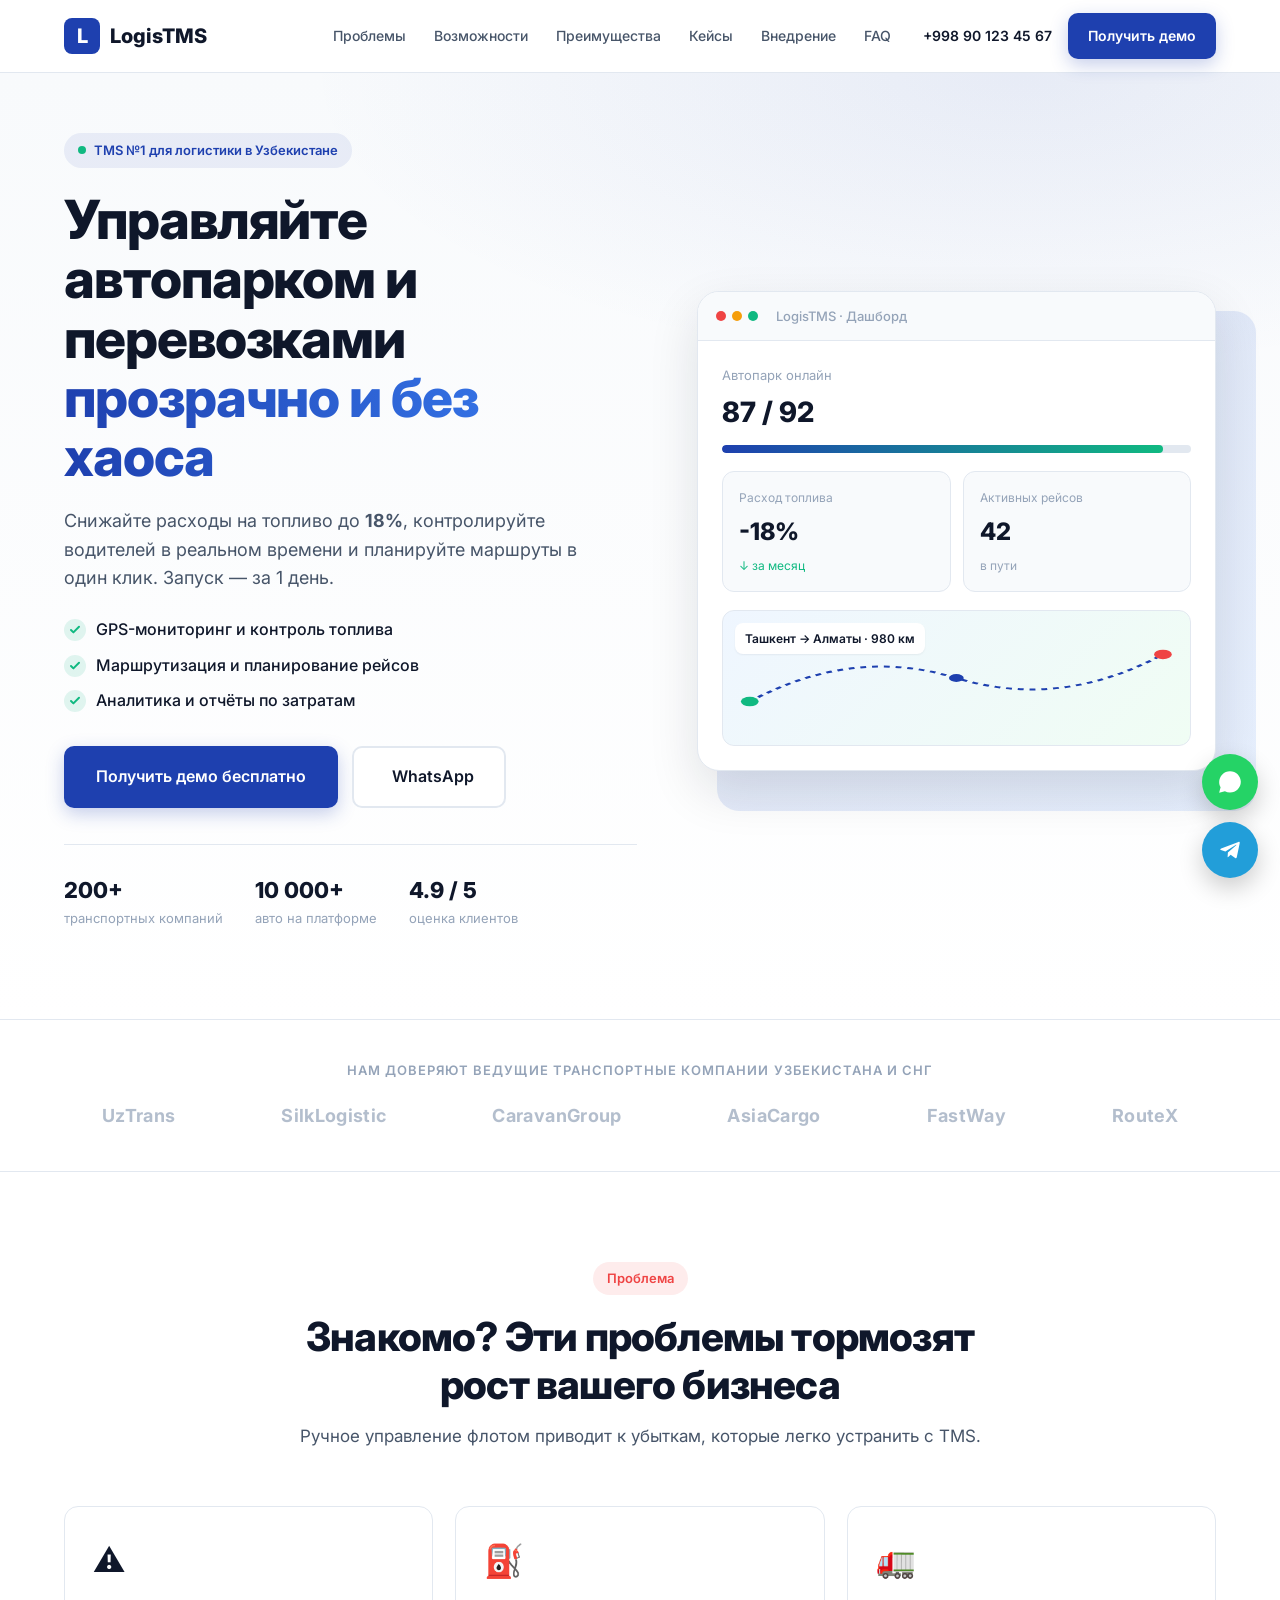
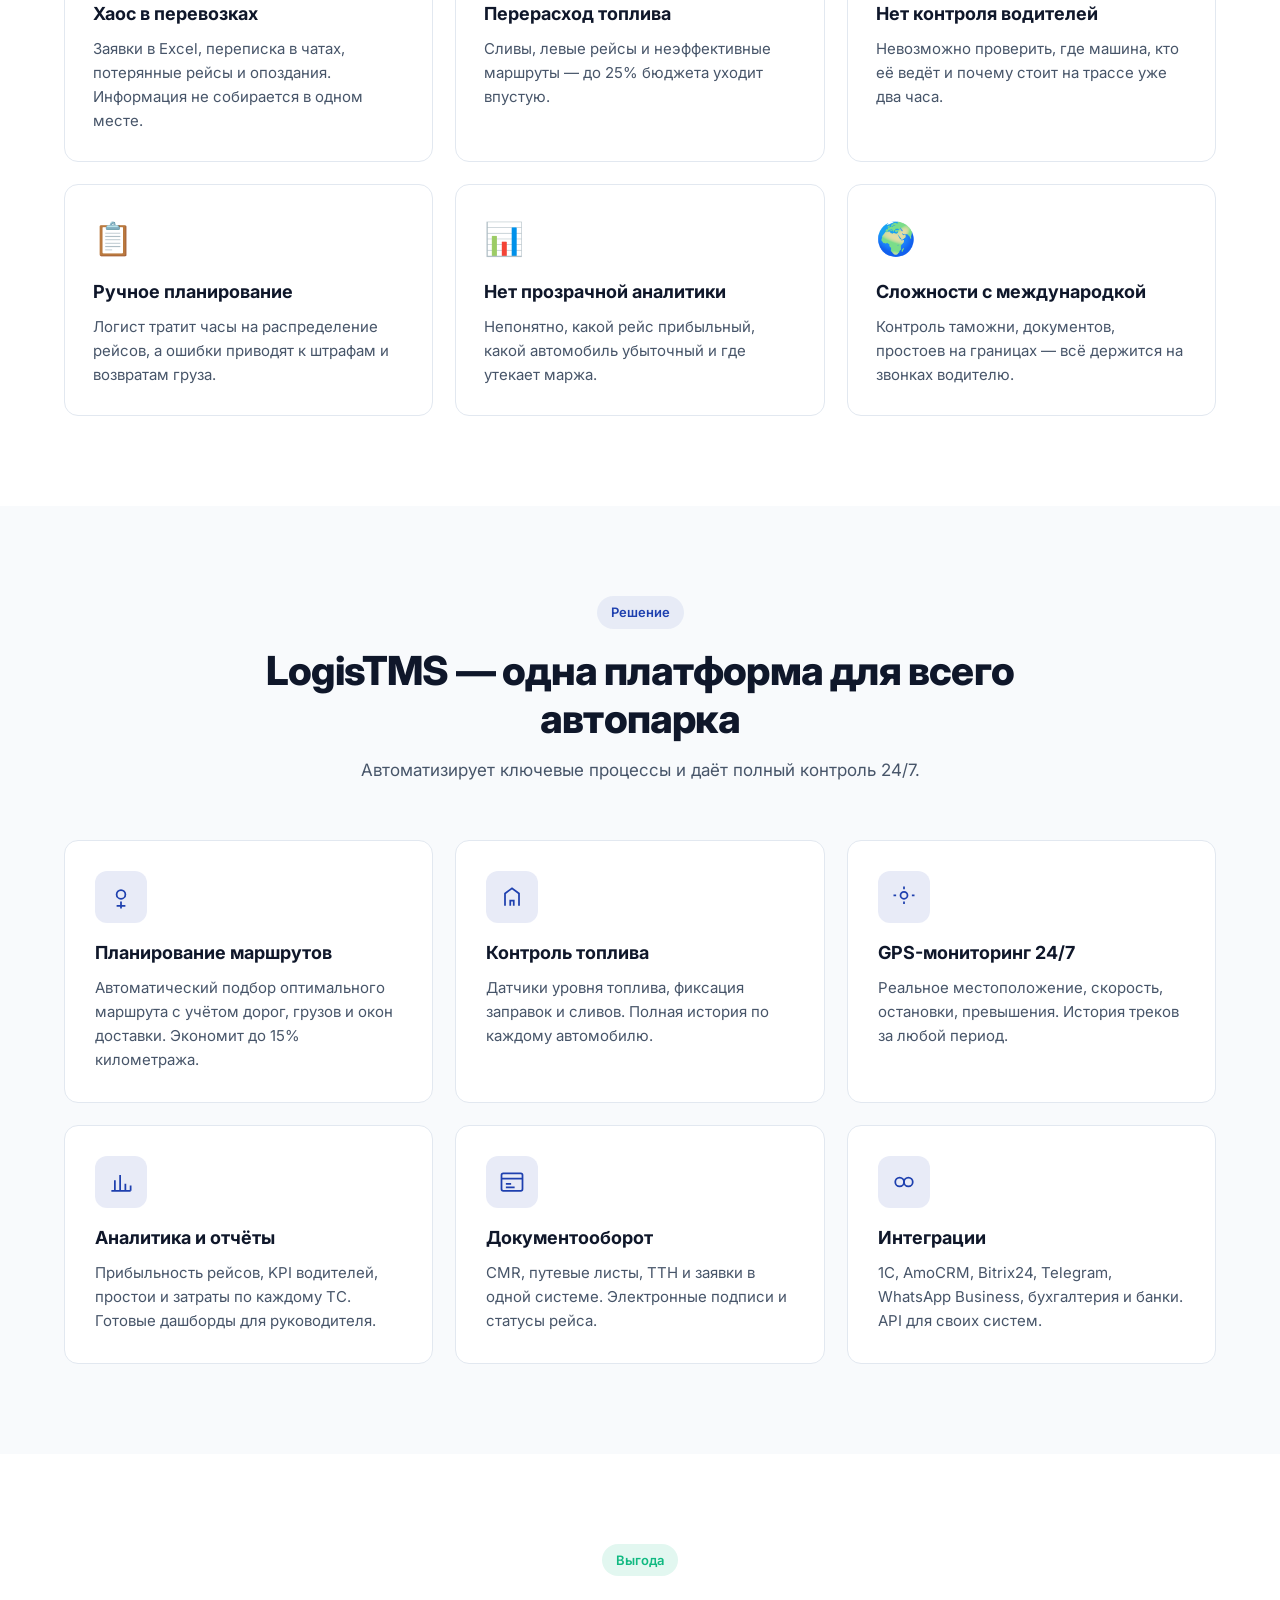
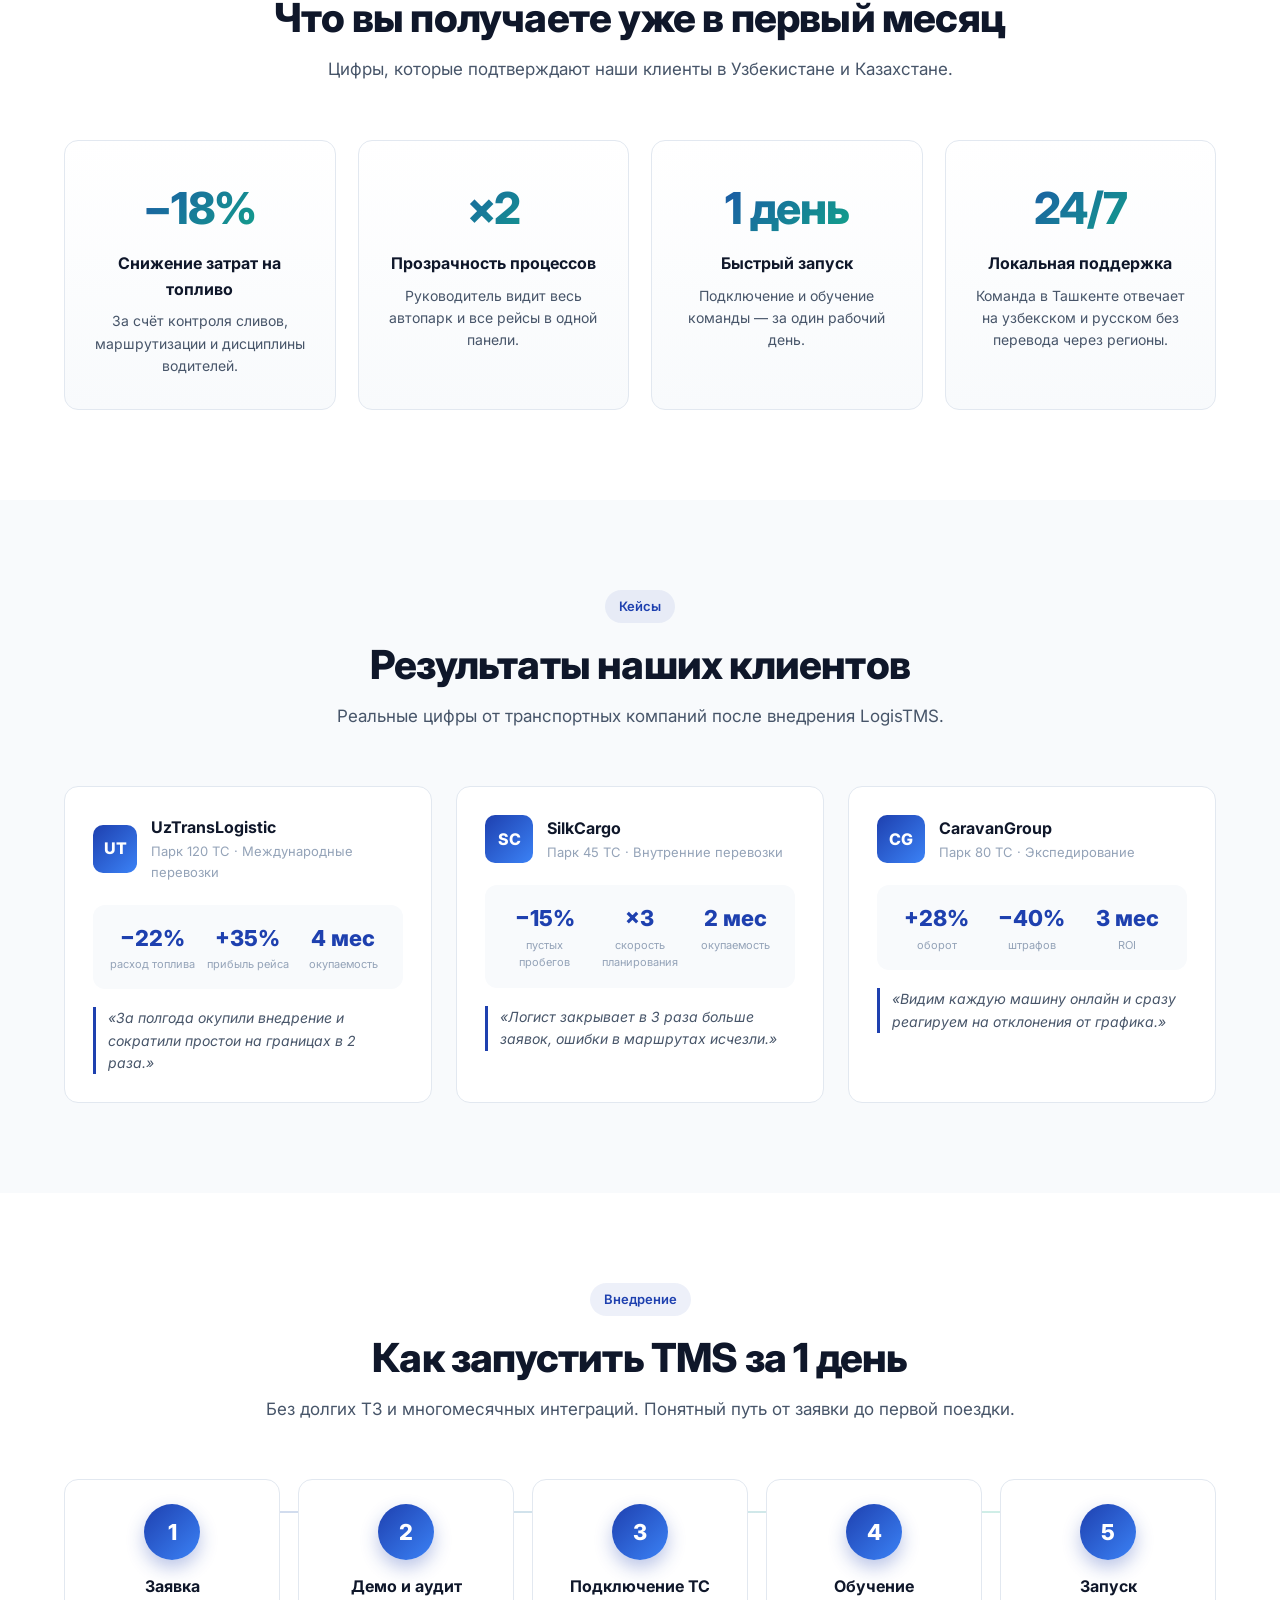
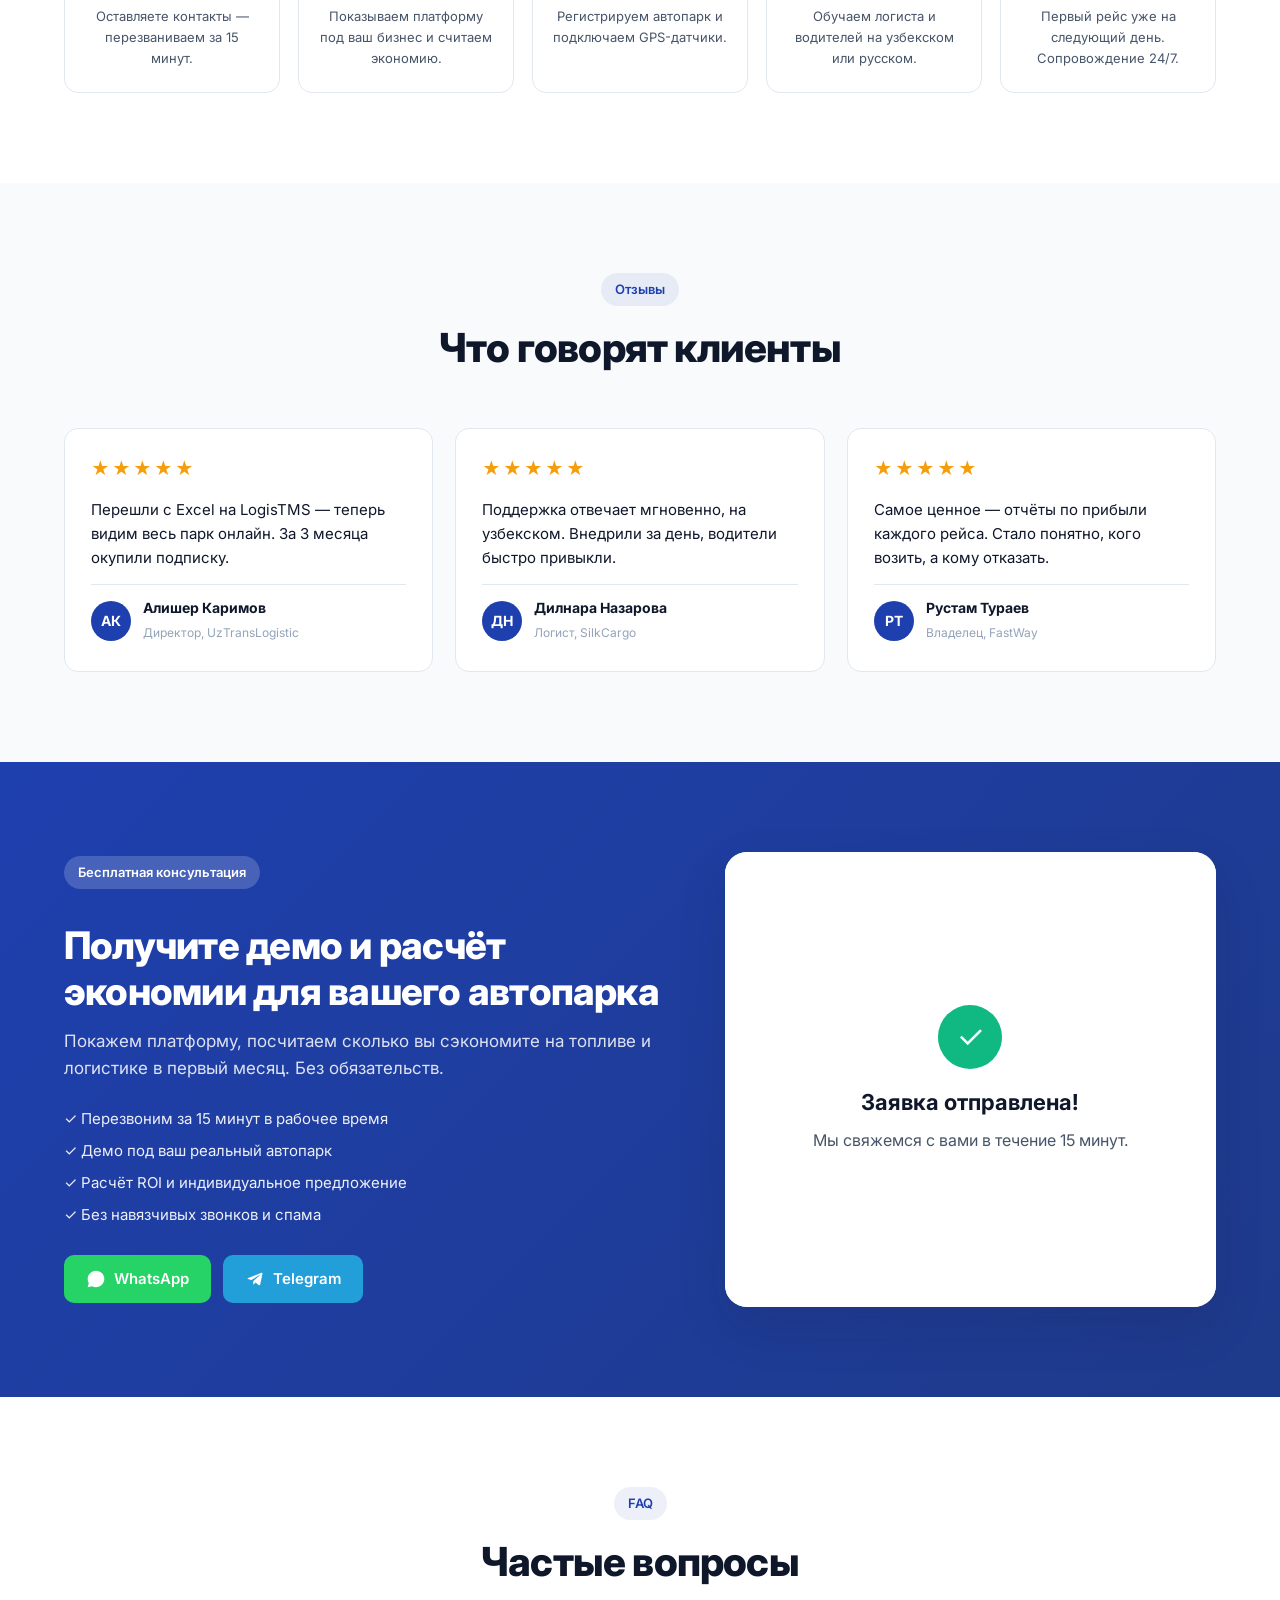
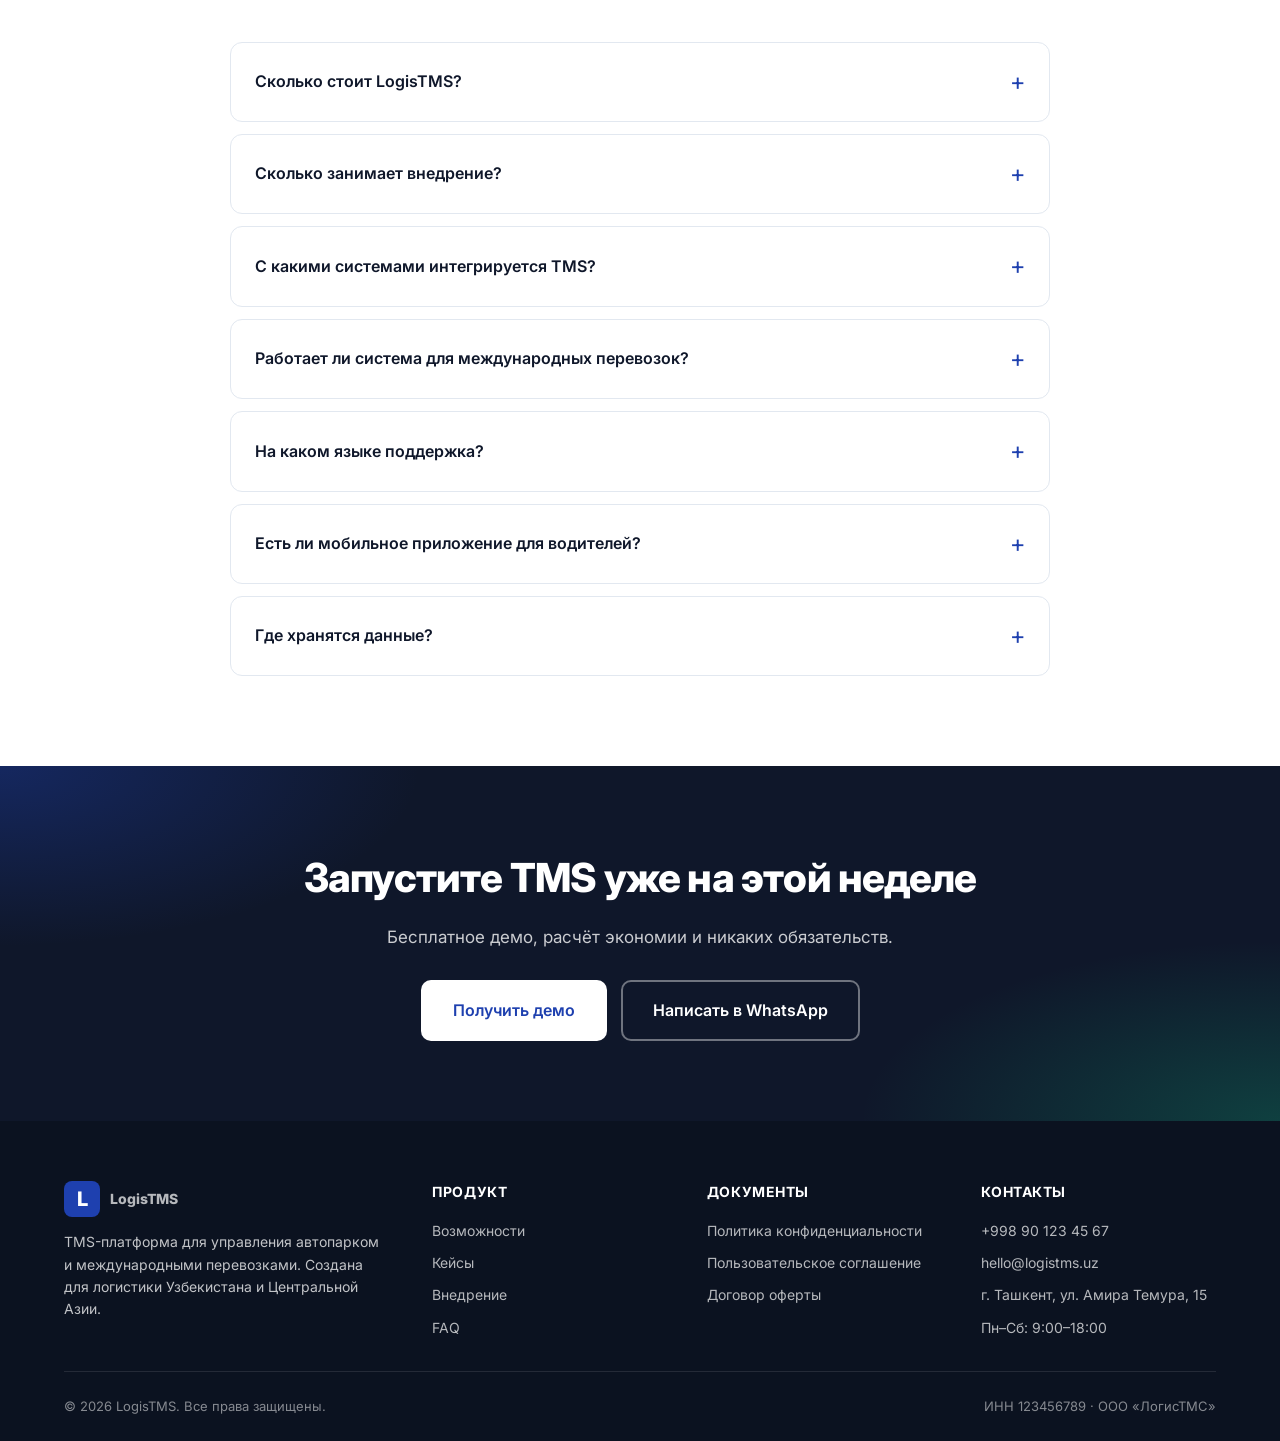
==== commit 030ee7be: "Add visual admin panel with GitHub API content editor - Refactor index.html to render from content.j" ====
--- a/index.html
+++ b/index.html
@@ -4,707 +4,29 @@
   <meta charset="UTF-8" />
   <meta name="viewport" content="width=device-width, initial-scale=1.0" />
 
-  <!-- SEO -->
-  <title>TMS система для логистики в Узбекистане — управление автопарком и международными перевозками | LogisTMS</title>
-  <meta name="description" content="TMS система для управления международными перевозками и автопарком в Узбекистане. Снижение затрат на топливо до 18%, GPS-мониторинг, маршрутизация, аналитика. Демо за 1 день." />
-  <meta name="keywords" content="TMS система, управление автопарком, логистика Узбекистан, международные перевозки, GPS мониторинг, транспортная компания, автоматизация логистики" />
-  <meta name="author" content="LogisTMS" />
-  <link rel="canonical" href="https://logistms.uz/" />
+  <title>Загрузка...</title>
+  <meta name="description" content="" id="metaDescription" />
+  <meta name="keywords" content="TMS система, управление автопарком, логистика Узбекистан, международные перевозки, GPS мониторинг" />
 
-  <!-- Open Graph -->
   <meta property="og:type" content="website" />
   <meta property="og:locale" content="ru_RU" />
-  <meta property="og:title" content="LogisTMS — TMS система для управления автопарком и перевозками" />
-  <meta property="og:description" content="Снижайте затраты, контролируйте транспорт онлайн и автоматизируйте логистику. Демо за 1 день." />
-  <meta property="og:image" content="https://logistms.uz/og-image.jpg" />
-  <meta property="og:url" content="https://logistms.uz/" />
+  <meta property="og:title" content="LogisTMS" id="ogTitle" />
+  <meta property="og:description" content="" id="ogDescription" />
 
-  <!-- Twitter -->
-  <meta name="twitter:card" content="summary_large_image" />
-  <meta name="twitter:title" content="LogisTMS — TMS система для логистики" />
-  <meta name="twitter:description" content="Управление автопарком и международными перевозками. Узбекистан." />
-
-  <!-- Favicon -->
   <link rel="icon" type="image/svg+xml" href="data:image/svg+xml,%3Csvg xmlns='http://www.w3.org/2000/svg' viewBox='0 0 100 100'%3E%3Crect width='100' height='100' rx='20' fill='%231e40af'/%3E%3Ctext x='50' y='68' text-anchor='middle' font-size='60' font-family='Arial' font-weight='bold' fill='white'%3EL%3C/text%3E%3C/svg%3E" />
 
-  <!-- Preconnect -->
   <link rel="preconnect" href="https://fonts.googleapis.com" />
   <link rel="preconnect" href="https://fonts.gstatic.com" crossorigin />
   <link href="https://fonts.googleapis.com/css2?family=Inter:wght@400;500;600;700;800&display=swap" rel="stylesheet" />
 
   <link rel="stylesheet" href="styles.css" />
-
-  <!-- Schema.org -->
-  <script type="application/ld+json">
-  {
-    "@context": "https://schema.org",
-    "@type": "SoftwareApplication",
-    "name": "LogisTMS",
-    "applicationCategory": "BusinessApplication",
-    "operatingSystem": "Web",
-    "description": "TMS система для управления международными перевозками и автопарком в Узбекистане",
-    "offers": {
-      "@type": "Offer",
-      "priceCurrency": "UZS",
-      "price": "0",
-      "description": "Бесплатное демо"
-    },
-    "aggregateRating": {
-      "@type": "AggregateRating",
-      "ratingValue": "4.9",
-      "ratingCount": "47"
-    }
-  }
-  </script>
-
-  <!-- ============ ANALYTICS PLACEHOLDERS ============ -->
-  <!-- Google Analytics (GA4) -->
-  <!-- <script async src="https://www.googletagmanager.com/gtag/js?id=G-XXXXXXX"></script>
-  <script>
-    window.dataLayer = window.dataLayer || [];
-    function gtag(){dataLayer.push(arguments);}
-    gtag('js', new Date());
-    gtag('config', 'G-XXXXXXX');
-  </script> -->
-
-  <!-- Meta Pixel -->
-  <!-- <script>
-    !function(f,b,e,v,n,t,s){if(f.fbq)return;n=f.fbq=function(){n.callMethod?
-    n.callMethod.apply(n,arguments):n.queue.push(arguments)};if(!f._fbq)f._fbq=n;
-    n.push=n;n.loaded=!0;n.version='2.0';n.queue=[];t=b.createElement(e);t.async=!0;
-    t.src=v;s=b.getElementsByTagName(e)[0];s.parentNode.insertBefore(t,s)}(window,
-    document,'script','https://connect.facebook.net/en_US/fbevents.js');
-    fbq('init', 'XXXXXXXXX');
-    fbq('track', 'PageView');
-  </script> -->
-
-  <!-- Yandex.Metrika -->
-  <!-- <script type="text/javascript">
-    (function(m,e,t,r,i,k,a){m[i]=m[i]||function(){(m[i].a=m[i].a||[]).push(arguments)};
-    m[i].l=1*new Date();k=e.createElement(t),a=e.getElementsByTagName(t)[0],k.async=1,
-    k.src=r,a.parentNode.insertBefore(k,a)})(window,document,'script','https://mc.yandex.ru/metrika/tag.js','ym');
-    ym(XXXXXXXX, "init", { clickmap:true, trackLinks:true, accurateTrackBounce:true });
-  </script> -->
 </head>
 
 <body>
-
-  <!-- ============ HEADER / NAV ============ -->
-  <header class="header">
-    <div class="container header__inner">
-      <a href="#" class="logo" aria-label="LogisTMS">
-        <span class="logo__mark">L</span>
-        <span class="logo__text">LogisTMS</span>
-      </a>
-
-      <nav class="nav" aria-label="Главное меню">
-        <a href="#problems">Проблемы</a>
-        <a href="#solutions">Возможности</a>
-        <a href="#benefits">Преимущества</a>
-        <a href="#cases">Кейсы</a>
-        <a href="#how">Внедрение</a>
-        <a href="#faq">FAQ</a>
-      </nav>
-
-      <div class="header__cta">
-        <a href="tel:+998901234567" class="header__phone">+998 90 123 45 67</a>
-        <a href="#lead" class="btn btn--primary btn--sm">Получить демо</a>
-      </div>
-
-      <button class="burger" aria-label="Меню" aria-expanded="false">
-        <span></span><span></span><span></span>
-      </button>
+  <div id="app">
+    <div class="loading-screen">
+      <div class="loading-spinner"></div>
     </div>
-  </header>
-
-  <!-- ============ HERO ============ -->
-  <section class="hero">
-    <div class="container hero__inner">
-      <div class="hero__content">
-        <div class="hero__badge">
-          <span class="hero__badge-dot"></span>
-          TMS №1 для логистики в Узбекистане
-        </div>
-
-        <h1 class="hero__title">
-          Управляйте автопарком и&nbsp;перевозками
-          <span class="hero__title-accent">прозрачно и без хаоса</span>
-        </h1>
-
-        <p class="hero__subtitle">
-          Снижайте расходы на&nbsp;топливо до&nbsp;<b>18%</b>, контролируйте водителей в&nbsp;реальном времени и&nbsp;планируйте маршруты в&nbsp;один клик. Запуск&nbsp;— за&nbsp;1&nbsp;день.
-        </p>
-
-        <ul class="hero__bullets">
-          <li><svg viewBox="0 0 20 20" aria-hidden="true"><path d="M5 10l3 3 7-7" stroke="currentColor" stroke-width="2.5" fill="none" stroke-linecap="round" stroke-linejoin="round"/></svg>GPS-мониторинг и контроль топлива</li>
-          <li><svg viewBox="0 0 20 20" aria-hidden="true"><path d="M5 10l3 3 7-7" stroke="currentColor" stroke-width="2.5" fill="none" stroke-linecap="round" stroke-linejoin="round"/></svg>Маршрутизация и планирование рейсов</li>
-          <li><svg viewBox="0 0 20 20" aria-hidden="true"><path d="M5 10l3 3 7-7" stroke="currentColor" stroke-width="2.5" fill="none" stroke-linecap="round" stroke-linejoin="round"/></svg>Аналитика и отчёты по затратам</li>
-        </ul>
-
-        <div class="hero__actions">
-          <a href="#lead" class="btn btn--primary btn--lg" data-event="cta_demo_hero">
-            Получить демо бесплатно
-          </a>
-          <a href="https://wa.me/998901234567?text=Здравствуйте,%20интересует%20TMS%20система" target="_blank" rel="noopener" class="btn btn--ghost btn--lg" data-event="cta_whatsapp_hero">
-            <svg class="btn__icon" viewBox="0 0 24 24" fill="currentColor" aria-hidden="true"><path d="M17.5 14.4c-.3-.1-1.7-.8-2-.9s-.5-.1-.7.1c-.2.3-.7.9-.9 1.1-.2.2-.3.2-.6.1-1.6-.8-2.7-1.5-3.8-3.4-.3-.5.3-.5.9-1.6.1-.2.1-.4 0-.5-.1-.1-.7-1.6-.9-2.2-.2-.6-.5-.5-.7-.5h-.6c-.2 0-.5.1-.8.4-.3.3-1 1-1 2.5s1.1 2.9 1.2 3.1c.1.2 2.1 3.2 5.1 4.5 1.9.8 2.6.9 3.5.7.6-.1 1.7-.7 1.9-1.4.2-.7.2-1.2.2-1.4-.1-.1-.3-.2-.6-.3M12 2C6.5 2 2 6.5 2 12c0 1.7.4 3.4 1.3 4.9L2 22l5.3-1.4c1.4.8 3 1.2 4.7 1.2 5.5 0 10-4.5 10-10S17.5 2 12 2"/></svg>
-            WhatsApp
-          </a>
-        </div>
-
-        <div class="hero__trust">
-          <div class="hero__trust-item"><b>200+</b><span>транспортных компаний</span></div>
-          <div class="hero__trust-item"><b>10 000+</b><span>авто на платформе</span></div>
-          <div class="hero__trust-item"><b>4.9 / 5</b><span>оценка клиентов</span></div>
-        </div>
-      </div>
-
-      <div class="hero__visual" aria-hidden="true">
-        <div class="dashboard">
-          <div class="dashboard__head">
-            <span class="dashboard__dot"></span>
-            <span class="dashboard__dot"></span>
-            <span class="dashboard__dot"></span>
-            <span class="dashboard__title">LogisTMS · Дашборд</span>
-          </div>
-          <div class="dashboard__body">
-            <div class="dashboard__stat">
-              <div class="dashboard__stat-label">Автопарк онлайн</div>
-              <div class="dashboard__stat-value">87 / 92</div>
-              <div class="dashboard__bar"><span style="width:94%"></span></div>
-            </div>
-            <div class="dashboard__row">
-              <div class="dashboard__card">
-                <div class="dashboard__card-label">Расход топлива</div>
-                <div class="dashboard__card-value">-18%</div>
-                <div class="dashboard__card-trend dashboard__card-trend--good">↓ за месяц</div>
-              </div>
-              <div class="dashboard__card">
-                <div class="dashboard__card-label">Активных рейсов</div>
-                <div class="dashboard__card-value">42</div>
-                <div class="dashboard__card-trend">в пути</div>
-              </div>
-            </div>
-            <div class="dashboard__map">
-              <svg viewBox="0 0 300 140" preserveAspectRatio="none">
-                <path d="M10,100 Q80,30 150,70 T290,40" stroke="#1e40af" stroke-width="2.5" fill="none" stroke-dasharray="4 4"/>
-                <circle cx="10" cy="100" r="6" fill="#10b981"/>
-                <circle cx="150" cy="70" r="5" fill="#1e40af"/>
-                <circle cx="290" cy="40" r="6" fill="#ef4444"/>
-              </svg>
-              <span class="dashboard__map-tag">Ташкент → Алматы · 980 км</span>
-            </div>
-          </div>
-        </div>
-        <div class="hero__bg"></div>
-      </div>
-    </div>
-  </section>
-
-  <!-- ============ LOGOS ============ -->
-  <section class="logos">
-    <div class="container">
-      <p class="logos__title">Нам доверяют ведущие транспортные компании Узбекистана и СНГ</p>
-      <div class="logos__row">
-        <div class="logos__item">UzTrans</div>
-        <div class="logos__item">SilkLogistic</div>
-        <div class="logos__item">CaravanGroup</div>
-        <div class="logos__item">AsiaCargo</div>
-        <div class="logos__item">FastWay</div>
-        <div class="logos__item">RouteX</div>
-      </div>
-    </div>
-  </section>
-
-  <!-- ============ PROBLEMS ============ -->
-  <section class="problems section" id="problems">
-    <div class="container">
-      <div class="section__head">
-        <span class="section__tag section__tag--red">Проблема</span>
-        <h2 class="section__title">Знакомо? Эти проблемы тормозят рост вашего бизнеса</h2>
-        <p class="section__subtitle">Ручное управление флотом приводит к&nbsp;убыткам, которые легко устранить с&nbsp;TMS.</p>
-      </div>
-
-      <div class="problems__grid">
-        <article class="problem">
-          <div class="problem__icon">⚠️</div>
-          <h3>Хаос в перевозках</h3>
-          <p>Заявки в Excel, переписка в чатах, потерянные рейсы и&nbsp;опоздания. Информация не&nbsp;собирается в&nbsp;одном месте.</p>
-        </article>
-        <article class="problem">
-          <div class="problem__icon">⛽</div>
-          <h3>Перерасход топлива</h3>
-          <p>Сливы, левые рейсы и&nbsp;неэффективные маршруты&nbsp;— до&nbsp;25% бюджета уходит впустую.</p>
-        </article>
-        <article class="problem">
-          <div class="problem__icon">🚛</div>
-          <h3>Нет контроля водителей</h3>
-          <p>Невозможно проверить, где машина, кто её&nbsp;ведёт и&nbsp;почему стоит на&nbsp;трассе уже два часа.</p>
-        </article>
-        <article class="problem">
-          <div class="problem__icon">📋</div>
-          <h3>Ручное планирование</h3>
-          <p>Логист тратит часы на&nbsp;распределение рейсов, а&nbsp;ошибки приводят к&nbsp;штрафам и&nbsp;возвратам груза.</p>
-        </article>
-        <article class="problem">
-          <div class="problem__icon">📊</div>
-          <h3>Нет прозрачной аналитики</h3>
-          <p>Непонятно, какой рейс прибыльный, какой автомобиль убыточный и&nbsp;где утекает маржа.</p>
-        </article>
-        <article class="problem">
-          <div class="problem__icon">🌍</div>
-          <h3>Сложности с международкой</h3>
-          <p>Контроль таможни, документов, простоев на&nbsp;границах&nbsp;— всё держится на&nbsp;звонках водителю.</p>
-        </article>
-      </div>
-    </div>
-  </section>
-
-  <!-- ============ SOLUTIONS ============ -->
-  <section class="solutions section section--alt" id="solutions">
-    <div class="container">
-      <div class="section__head">
-        <span class="section__tag">Решение</span>
-        <h2 class="section__title">LogisTMS&nbsp;— одна платформа для всего автопарка</h2>
-        <p class="section__subtitle">Автоматизирует ключевые процессы и&nbsp;даёт полный контроль 24/7.</p>
-      </div>
-
-      <div class="solutions__grid">
-        <article class="solution">
-          <div class="solution__icon">
-            <svg viewBox="0 0 32 32" fill="none" stroke="currentColor" stroke-width="2"><circle cx="16" cy="13" r="5"/><path d="M16 21v8M11 26h10"/></svg>
-          </div>
-          <h3>Планирование маршрутов</h3>
-          <p>Автоматический подбор оптимального маршрута с&nbsp;учётом дорог, грузов и&nbsp;окон доставки. Экономит до&nbsp;15% километража.</p>
-        </article>
-
-        <article class="solution">
-          <div class="solution__icon">
-            <svg viewBox="0 0 32 32" fill="none" stroke="currentColor" stroke-width="2"><path d="M8 26V12l8-6 8 6v14"/><path d="M14 26v-6h4v6"/></svg>
-          </div>
-          <h3>Контроль топлива</h3>
-          <p>Датчики уровня топлива, фиксация заправок и&nbsp;сливов. Полная история по&nbsp;каждому автомобилю.</p>
-        </article>
-
-        <article class="solution">
-          <div class="solution__icon">
-            <svg viewBox="0 0 32 32" fill="none" stroke="currentColor" stroke-width="2"><circle cx="16" cy="14" r="4"/><path d="M16 4v3M16 21v3M4 14h3M25 14h3"/></svg>
-          </div>
-          <h3>GPS-мониторинг 24/7</h3>
-          <p>Реальное местоположение, скорость, остановки, превышения. История треков за&nbsp;любой период.</p>
-        </article>
-
-        <article class="solution">
-          <div class="solution__icon">
-            <svg viewBox="0 0 32 32" fill="none" stroke="currentColor" stroke-width="2"><path d="M5 26h22M9 26V14M15 26V8M21 26V18M27 26v-6"/></svg>
-          </div>
-          <h3>Аналитика и отчёты</h3>
-          <p>Прибыльность рейсов, KPI водителей, простои и&nbsp;затраты по&nbsp;каждому ТС. Готовые дашборды для руководителя.</p>
-        </article>
-
-        <article class="solution">
-          <div class="solution__icon">
-            <svg viewBox="0 0 32 32" fill="none" stroke="currentColor" stroke-width="2"><rect x="4" y="6" width="24" height="20" rx="2"/><path d="M4 12h24M9 18h6M9 22h10"/></svg>
-          </div>
-          <h3>Документооборот</h3>
-          <p>CMR, путевые листы, ТТН и&nbsp;заявки в&nbsp;одной системе. Электронные подписи и&nbsp;статусы рейса.</p>
-        </article>
-
-        <article class="solution">
-          <div class="solution__icon">
-            <svg viewBox="0 0 32 32" fill="none" stroke="currentColor" stroke-width="2"><circle cx="11" cy="16" r="5"/><circle cx="21" cy="16" r="5"/></svg>
-          </div>
-          <h3>Интеграции</h3>
-          <p>1С, AmoCRM, Bitrix24, Telegram, WhatsApp Business, бухгалтерия и&nbsp;банки. API для своих систем.</p>
-        </article>
-      </div>
-    </div>
-  </section>
-
-  <!-- ============ BENEFITS ============ -->
-  <section class="benefits section" id="benefits">
-    <div class="container">
-      <div class="section__head">
-        <span class="section__tag section__tag--green">Выгода</span>
-        <h2 class="section__title">Что вы получаете уже в&nbsp;первый месяц</h2>
-        <p class="section__subtitle">Цифры, которые подтверждают наши клиенты в&nbsp;Узбекистане и&nbsp;Казахстане.</p>
-      </div>
-
-      <div class="benefits__grid">
-        <div class="benefit">
-          <div class="benefit__num">−18%</div>
-          <h3>Снижение затрат на топливо</h3>
-          <p>За счёт контроля сливов, маршрутизации и&nbsp;дисциплины водителей.</p>
-        </div>
-        <div class="benefit">
-          <div class="benefit__num">×2</div>
-          <h3>Прозрачность процессов</h3>
-          <p>Руководитель видит весь автопарк и&nbsp;все рейсы в&nbsp;одной панели.</p>
-        </div>
-        <div class="benefit">
-          <div class="benefit__num">1 день</div>
-          <h3>Быстрый запуск</h3>
-          <p>Подключение и&nbsp;обучение команды&nbsp;— за&nbsp;один рабочий день.</p>
-        </div>
-        <div class="benefit">
-          <div class="benefit__num">24/7</div>
-          <h3>Локальная поддержка</h3>
-          <p>Команда в&nbsp;Ташкенте отвечает на&nbsp;узбекском и&nbsp;русском без&nbsp;перевода через регионы.</p>
-        </div>
-      </div>
-    </div>
-  </section>
-
-  <!-- ============ CASES ============ -->
-  <section class="cases section section--alt" id="cases">
-    <div class="container">
-      <div class="section__head">
-        <span class="section__tag">Кейсы</span>
-        <h2 class="section__title">Результаты наших клиентов</h2>
-        <p class="section__subtitle">Реальные цифры от&nbsp;транспортных компаний после внедрения LogisTMS.</p>
-      </div>
-
-      <div class="cases__grid">
-        <article class="case">
-          <div class="case__head">
-            <div class="case__logo">UT</div>
-            <div>
-              <h3>UzTransLogistic</h3>
-              <p class="case__sub">Парк 120 ТС · Международные перевозки</p>
-            </div>
-          </div>
-          <div class="case__metrics">
-            <div><b>−22%</b><span>расход топлива</span></div>
-            <div><b>+35%</b><span>прибыль рейса</span></div>
-            <div><b>4 мес</b><span>окупаемость</span></div>
-          </div>
-          <p class="case__quote">«За полгода окупили внедрение и&nbsp;сократили простои на&nbsp;границах в&nbsp;2 раза».</p>
-        </article>
-
-        <article class="case">
-          <div class="case__head">
-            <div class="case__logo">SC</div>
-            <div>
-              <h3>SilkCargo</h3>
-              <p class="case__sub">Парк 45 ТС · Внутренние перевозки</p>
-            </div>
-          </div>
-          <div class="case__metrics">
-            <div><b>−15%</b><span>пустых пробегов</span></div>
-            <div><b>×3</b><span>скорость планирования</span></div>
-            <div><b>2 мес</b><span>окупаемость</span></div>
-          </div>
-          <p class="case__quote">«Логист закрывает в&nbsp;3 раза больше заявок, ошибки в&nbsp;маршрутах исчезли».</p>
-        </article>
-
-        <article class="case">
-          <div class="case__head">
-            <div class="case__logo">CG</div>
-            <div>
-              <h3>CaravanGroup</h3>
-              <p class="case__sub">Парк 80 ТС · Экспедирование</p>
-            </div>
-          </div>
-          <div class="case__metrics">
-            <div><b>+28%</b><span>оборот</span></div>
-            <div><b>−40%</b><span>штрафов</span></div>
-            <div><b>3 мес</b><span>ROI</span></div>
-          </div>
-          <p class="case__quote">«Видим каждую машину онлайн и&nbsp;сразу реагируем на&nbsp;отклонения от&nbsp;графика».</p>
-        </article>
-      </div>
-    </div>
-  </section>
-
-  <!-- ============ HOW IT WORKS ============ -->
-  <section class="how section" id="how">
-    <div class="container">
-      <div class="section__head">
-        <span class="section__tag">Внедрение</span>
-        <h2 class="section__title">Как запустить TMS за&nbsp;1&nbsp;день</h2>
-        <p class="section__subtitle">Без долгих ТЗ и&nbsp;многомесячных интеграций. Понятный путь от&nbsp;заявки до&nbsp;первой поездки.</p>
-      </div>
-
-      <div class="how__steps">
-        <div class="how__step">
-          <div class="how__num">1</div>
-          <h3>Заявка</h3>
-          <p>Оставляете контакты&nbsp;— перезваниваем за&nbsp;15&nbsp;минут.</p>
-        </div>
-        <div class="how__step">
-          <div class="how__num">2</div>
-          <h3>Демо и аудит</h3>
-          <p>Показываем платформу под ваш бизнес и&nbsp;считаем экономию.</p>
-        </div>
-        <div class="how__step">
-          <div class="how__num">3</div>
-          <h3>Подключение ТС</h3>
-          <p>Регистрируем автопарк и&nbsp;подключаем GPS-датчики.</p>
-        </div>
-        <div class="how__step">
-          <div class="how__num">4</div>
-          <h3>Обучение</h3>
-          <p>Обучаем логиста и&nbsp;водителей на&nbsp;узбекском или&nbsp;русском.</p>
-        </div>
-        <div class="how__step">
-          <div class="how__num">5</div>
-          <h3>Запуск</h3>
-          <p>Первый рейс уже на&nbsp;следующий день. Сопровождение 24/7.</p>
-        </div>
-      </div>
-    </div>
-  </section>
-
-  <!-- ============ TESTIMONIALS ============ -->
-  <section class="reviews section section--alt">
-    <div class="container">
-      <div class="section__head">
-        <span class="section__tag">Отзывы</span>
-        <h2 class="section__title">Что говорят клиенты</h2>
-      </div>
-
-      <div class="reviews__grid">
-        <article class="review">
-          <div class="review__stars">★★★★★</div>
-          <p>«Перешли с&nbsp;Excel на&nbsp;LogisTMS&nbsp;— теперь видим весь парк онлайн. За&nbsp;3&nbsp;месяца окупили подписку».</p>
-          <div class="review__author">
-            <div class="review__avatar">АК</div>
-            <div>
-              <b>Алишер Каримов</b>
-              <span>Директор, UzTransLogistic</span>
-            </div>
-          </div>
-        </article>
-
-        <article class="review">
-          <div class="review__stars">★★★★★</div>
-          <p>«Поддержка отвечает мгновенно, на&nbsp;узбекском. Внедрили за&nbsp;день, водители быстро привыкли».</p>
-          <div class="review__author">
-            <div class="review__avatar">ДН</div>
-            <div>
-              <b>Дилнара Назарова</b>
-              <span>Логист, SilkCargo</span>
-            </div>
-          </div>
-        </article>
-
-        <article class="review">
-          <div class="review__stars">★★★★★</div>
-          <p>«Самое ценное&nbsp;— отчёты по&nbsp;прибыли каждого рейса. Стало понятно, кого возить, а&nbsp;кому отказать».</p>
-          <div class="review__author">
-            <div class="review__avatar">РТ</div>
-            <div>
-              <b>Рустам Тураев</b>
-              <span>Владелец, FastWay</span>
-            </div>
-          </div>
-        </article>
-      </div>
-    </div>
-  </section>
-
-  <!-- ============ LEAD FORM ============ -->
-  <section class="lead section" id="lead">
-    <div class="container">
-      <div class="lead__inner">
-        <div class="lead__info">
-          <span class="section__tag section__tag--white">Бесплатная консультация</span>
-          <h2 class="lead__title">Получите демо и&nbsp;расчёт экономии для вашего автопарка</h2>
-          <p class="lead__subtitle">Покажем платформу, посчитаем сколько вы&nbsp;сэкономите на&nbsp;топливе и&nbsp;логистике в&nbsp;первый месяц. Без обязательств.</p>
-
-          <ul class="lead__bullets">
-            <li>✓ Перезвоним за 15 минут в рабочее время</li>
-            <li>✓ Демо под ваш реальный автопарк</li>
-            <li>✓ Расчёт ROI и индивидуальное предложение</li>
-            <li>✓ Без навязчивых звонков и спама</li>
-          </ul>
-
-          <div class="lead__messengers">
-            <a href="https://wa.me/998901234567" class="msg msg--wa" target="_blank" rel="noopener" data-event="lead_whatsapp">
-              <svg viewBox="0 0 24 24" fill="currentColor" aria-hidden="true"><path d="M17.5 14.4c-.3-.1-1.7-.8-2-.9s-.5-.1-.7.1c-.2.3-.7.9-.9 1.1-.2.2-.3.2-.6.1-1.6-.8-2.7-1.5-3.8-3.4-.3-.5.3-.5.9-1.6.1-.2.1-.4 0-.5-.1-.1-.7-1.6-.9-2.2-.2-.6-.5-.5-.7-.5h-.6c-.2 0-.5.1-.8.4-.3.3-1 1-1 2.5s1.1 2.9 1.2 3.1c.1.2 2.1 3.2 5.1 4.5 1.9.8 2.6.9 3.5.7.6-.1 1.7-.7 1.9-1.4.2-.7.2-1.2.2-1.4-.1-.1-.3-.2-.6-.3M12 2C6.5 2 2 6.5 2 12c0 1.7.4 3.4 1.3 4.9L2 22l5.3-1.4c1.4.8 3 1.2 4.7 1.2 5.5 0 10-4.5 10-10S17.5 2 12 2"/></svg>
-              WhatsApp
-            </a>
-            <a href="https://t.me/logistms_uz" class="msg msg--tg" target="_blank" rel="noopener" data-event="lead_telegram">
-              <svg viewBox="0 0 24 24" fill="currentColor" aria-hidden="true"><path d="M9.78 18.65l.28-4.23 7.68-6.92c.34-.31-.07-.46-.52-.19L7.74 13.3 3.64 12c-.88-.25-.89-.86.2-1.3l15.97-6.16c.73-.33 1.43.18 1.15 1.3l-2.72 12.81c-.19.91-.74 1.13-1.5.71L12.6 16.3l-1.99 1.93c-.23.23-.42.42-.83.42z"/></svg>
-              Telegram
-            </a>
-          </div>
-        </div>
-
-        <form class="lead__form" id="leadForm" novalidate>
-          <h3 class="lead__form-title">Оставьте заявку</h3>
-
-          <div class="form__row">
-            <label class="form__label">
-              <span>Ваше имя <em>*</em></span>
-              <input type="text" name="name" required placeholder="Алишер" autocomplete="name" />
-            </label>
-          </div>
-
-          <div class="form__row">
-            <label class="form__label">
-              <span>Телефон <em>*</em></span>
-              <input type="tel" name="phone" required placeholder="+998 90 123 45 67" autocomplete="tel" pattern="[+0-9 \-\(\)]{9,}" />
-            </label>
-          </div>
-
-          <div class="form__row form__row--collapse" id="extendedFields">
-            <label class="form__label">
-              <span>Email</span>
-              <input type="email" name="email" placeholder="you@company.uz" autocomplete="email" />
-            </label>
-            <label class="form__label">
-              <span>Компания</span>
-              <input type="text" name="company" placeholder="Название компании" autocomplete="organization" />
-            </label>
-            <label class="form__label">
-              <span>Размер автопарка</span>
-              <select name="fleet">
-                <option value="">Выберите</option>
-                <option>До 10 ТС</option>
-                <option>10–50 ТС</option>
-                <option>50–100 ТС</option>
-                <option>Более 100 ТС</option>
-              </select>
-            </label>
-          </div>
-
-          <button type="button" class="form__toggle" id="toggleExtended">
-            + Расширенная форма (для B2B)
-          </button>
-
-          <label class="form__check">
-            <input type="checkbox" required checked />
-            <span>Я согласен на&nbsp;обработку персональных данных</span>
-          </label>
-
-          <button type="submit" class="btn btn--primary btn--lg btn--block" data-event="lead_submit">
-            Получить консультацию
-          </button>
-
-          <p class="form__hint">Перезвоним в&nbsp;течение 15&nbsp;минут (Пн–Сб, 9:00–18:00)</p>
-
-          <div class="form__success" id="formSuccess" hidden>
-            <div class="form__success-icon">✓</div>
-            <h3>Заявка отправлена!</h3>
-            <p>Мы свяжемся с&nbsp;вами в&nbsp;течение 15&nbsp;минут.</p>
-          </div>
-        </form>
-      </div>
-    </div>
-  </section>
-
-  <!-- ============ FAQ ============ -->
-  <section class="faq section" id="faq">
-    <div class="container">
-      <div class="section__head">
-        <span class="section__tag">FAQ</span>
-        <h2 class="section__title">Частые вопросы</h2>
-      </div>
-
-      <div class="faq__list">
-        <details class="faq__item">
-          <summary>Сколько стоит LogisTMS?</summary>
-          <p>Стоимость зависит от&nbsp;размера автопарка и&nbsp;набора модулей. Для парка от&nbsp;10&nbsp;ТС&nbsp;— от&nbsp;350&nbsp;000&nbsp;сум/месяц. Точную цену рассчитаем после короткого аудита&nbsp;— оставьте заявку.</p>
-        </details>
-        <details class="faq__item">
-          <summary>Сколько занимает внедрение?</summary>
-          <p>Базовый запуск&nbsp;— 1&nbsp;рабочий день. Полная интеграция с&nbsp;1С/CRM и&nbsp;настройка отчётов&nbsp;— до&nbsp;2&nbsp;недель в&nbsp;зависимости от&nbsp;сложности.</p>
-        </details>
-        <details class="faq__item">
-          <summary>С какими системами интегрируется TMS?</summary>
-          <p>1С (УТ, Бухгалтерия), AmoCRM, Bitrix24, Telegram, WhatsApp Business, банки Узбекистана, GPS-датчики любых производителей. Есть открытое API.</p>
-        </details>
-        <details class="faq__item">
-          <summary>Работает ли система для международных перевозок?</summary>
-          <p>Да. Поддерживаются маршруты по&nbsp;СНГ, Китаю, ЕС, Турции и&nbsp;Ирану. Контроль таможни, CMR, простоев на&nbsp;границах, мультивалютные расчёты.</p>
-        </details>
-        <details class="faq__item">
-          <summary>На каком языке поддержка?</summary>
-          <p>Поддержка работает на&nbsp;узбекском и&nbsp;русском языках, 24/7. Команда находится в&nbsp;Ташкенте.</p>
-        </details>
-        <details class="faq__item">
-          <summary>Есть ли мобильное приложение для водителей?</summary>
-          <p>Да, водители получают приложение для Android/iOS&nbsp;— заявки, маршрут, документы, чат с&nbsp;логистом.</p>
-        </details>
-        <details class="faq__item">
-          <summary>Где хранятся данные?</summary>
-          <p>На&nbsp;защищённых серверах с&nbsp;шифрованием. Возможен on-premise&nbsp;— на&nbsp;вашем сервере для крупных клиентов.</p>
-        </details>
-      </div>
-    </div>
-  </section>
-
-  <!-- ============ FINAL CTA ============ -->
-  <section class="final-cta">
-    <div class="container">
-      <div class="final-cta__inner">
-        <h2>Запустите TMS уже на&nbsp;этой неделе</h2>
-        <p>Бесплатное демо, расчёт экономии и&nbsp;никаких обязательств.</p>
-        <div class="final-cta__buttons">
-          <a href="#lead" class="btn btn--white btn--lg">Получить демо</a>
-          <a href="https://wa.me/998901234567" class="btn btn--ghost-light btn--lg" target="_blank" rel="noopener">Написать в WhatsApp</a>
-        </div>
-      </div>
-    </div>
-  </section>
-
-  <!-- ============ FOOTER ============ -->
-  <footer class="footer">
-    <div class="container">
-      <div class="footer__grid">
-        <div>
-          <a href="#" class="logo logo--light">
-            <span class="logo__mark">L</span>
-            <span class="logo__text">LogisTMS</span>
-          </a>
-          <p class="footer__about">TMS-платформа для управления автопарком и&nbsp;международными перевозками. Создана для логистики Узбекистана и&nbsp;Центральной Азии.</p>
-        </div>
-
-        <div>
-          <h4>Продукт</h4>
-          <ul>
-            <li><a href="#solutions">Возможности</a></li>
-            <li><a href="#cases">Кейсы</a></li>
-            <li><a href="#how">Внедрение</a></li>
-            <li><a href="#faq">FAQ</a></li>
-          </ul>
-        </div>
-
-        <div>
-          <h4>Контакты</h4>
-          <ul>
-            <li><a href="tel:+998901234567">+998 90 123 45 67</a></li>
-            <li><a href="mailto:hello@logistms.uz">hello@logistms.uz</a></li>
-            <li>г. Ташкент, ул. Амира Темура, 15</li>
-            <li>Пн–Сб: 9:00–18:00</li>
-          </ul>
-        </div>
-
-        <div>
-          <h4>Документы</h4>
-          <ul>
-            <li><a href="/privacy">Политика конфиденциальности</a></li>
-            <li><a href="/terms">Пользовательское соглашение</a></li>
-            <li><a href="/offer">Договор оферты</a></li>
-          </ul>
-        </div>
-      </div>
-
-      <div class="footer__bottom">
-        <p>© 2026 LogisTMS. Все права защищены.</p>
-        <p>ИНН 123456789 · ООО «ЛогисТМС»</p>
-      </div>
-    </div>
-  </footer>
-
-  <!-- ============ STICKY MESSENGERS ============ -->
-  <div class="sticky-msg">
-    <a href="https://wa.me/998901234567" class="sticky-msg__btn sticky-msg__btn--wa" target="_blank" rel="noopener" aria-label="WhatsApp" data-event="sticky_whatsapp">
-      <svg viewBox="0 0 24 24" fill="currentColor"><path d="M17.5 14.4c-.3-.1-1.7-.8-2-.9s-.5-.1-.7.1c-.2.3-.7.9-.9 1.1-.2.2-.3.2-.6.1-1.6-.8-2.7-1.5-3.8-3.4-.3-.5.3-.5.9-1.6.1-.2.1-.4 0-.5-.1-.1-.7-1.6-.9-2.2-.2-.6-.5-.5-.7-.5h-.6c-.2 0-.5.1-.8.4-.3.3-1 1-1 2.5s1.1 2.9 1.2 3.1c.1.2 2.1 3.2 5.1 4.5 1.9.8 2.6.9 3.5.7.6-.1 1.7-.7 1.9-1.4.2-.7.2-1.2.2-1.4-.1-.1-.3-.2-.6-.3M12 2C6.5 2 2 6.5 2 12c0 1.7.4 3.4 1.3 4.9L2 22l5.3-1.4c1.4.8 3 1.2 4.7 1.2 5.5 0 10-4.5 10-10S17.5 2 12 2"/></svg>
-    </a>
-    <a href="https://t.me/logistms_uz" class="sticky-msg__btn sticky-msg__btn--tg" target="_blank" rel="noopener" aria-label="Telegram" data-event="sticky_telegram">
-      <svg viewBox="0 0 24 24" fill="currentColor"><path d="M9.78 18.65l.28-4.23 7.68-6.92c.34-.31-.07-.46-.52-.19L7.74 13.3 3.64 12c-.88-.25-.89-.86.2-1.3l15.97-6.16c.73-.33 1.43.18 1.15 1.3l-2.72 12.81c-.19.91-.74 1.13-1.5.71L12.6 16.3l-1.99 1.93c-.23.23-.42.42-.83.42z"/></svg>
-    </a>
   </div>
 
   <script src="script.js"></script>
--- a/styles.css
+++ b/styles.css
@@ -1,3 +1,18 @@
+/* ===================== LOADING ===================== */
+.loading-screen {
+  position: fixed; inset: 0;
+  display: flex; align-items: center; justify-content: center;
+  background: #fff; z-index: 9999;
+}
+.loading-spinner {
+  width: 48px; height: 48px;
+  border: 4px solid #e2e8f0;
+  border-top-color: #1e40af;
+  border-radius: 50%;
+  animation: spin 0.7s linear infinite;
+}
+@keyframes spin { to { transform: rotate(360deg); } }
+
 /* ===================== RESET & BASE ===================== */
 *, *::before, *::after { box-sizing: border-box; }
 * { margin: 0; padding: 0; }
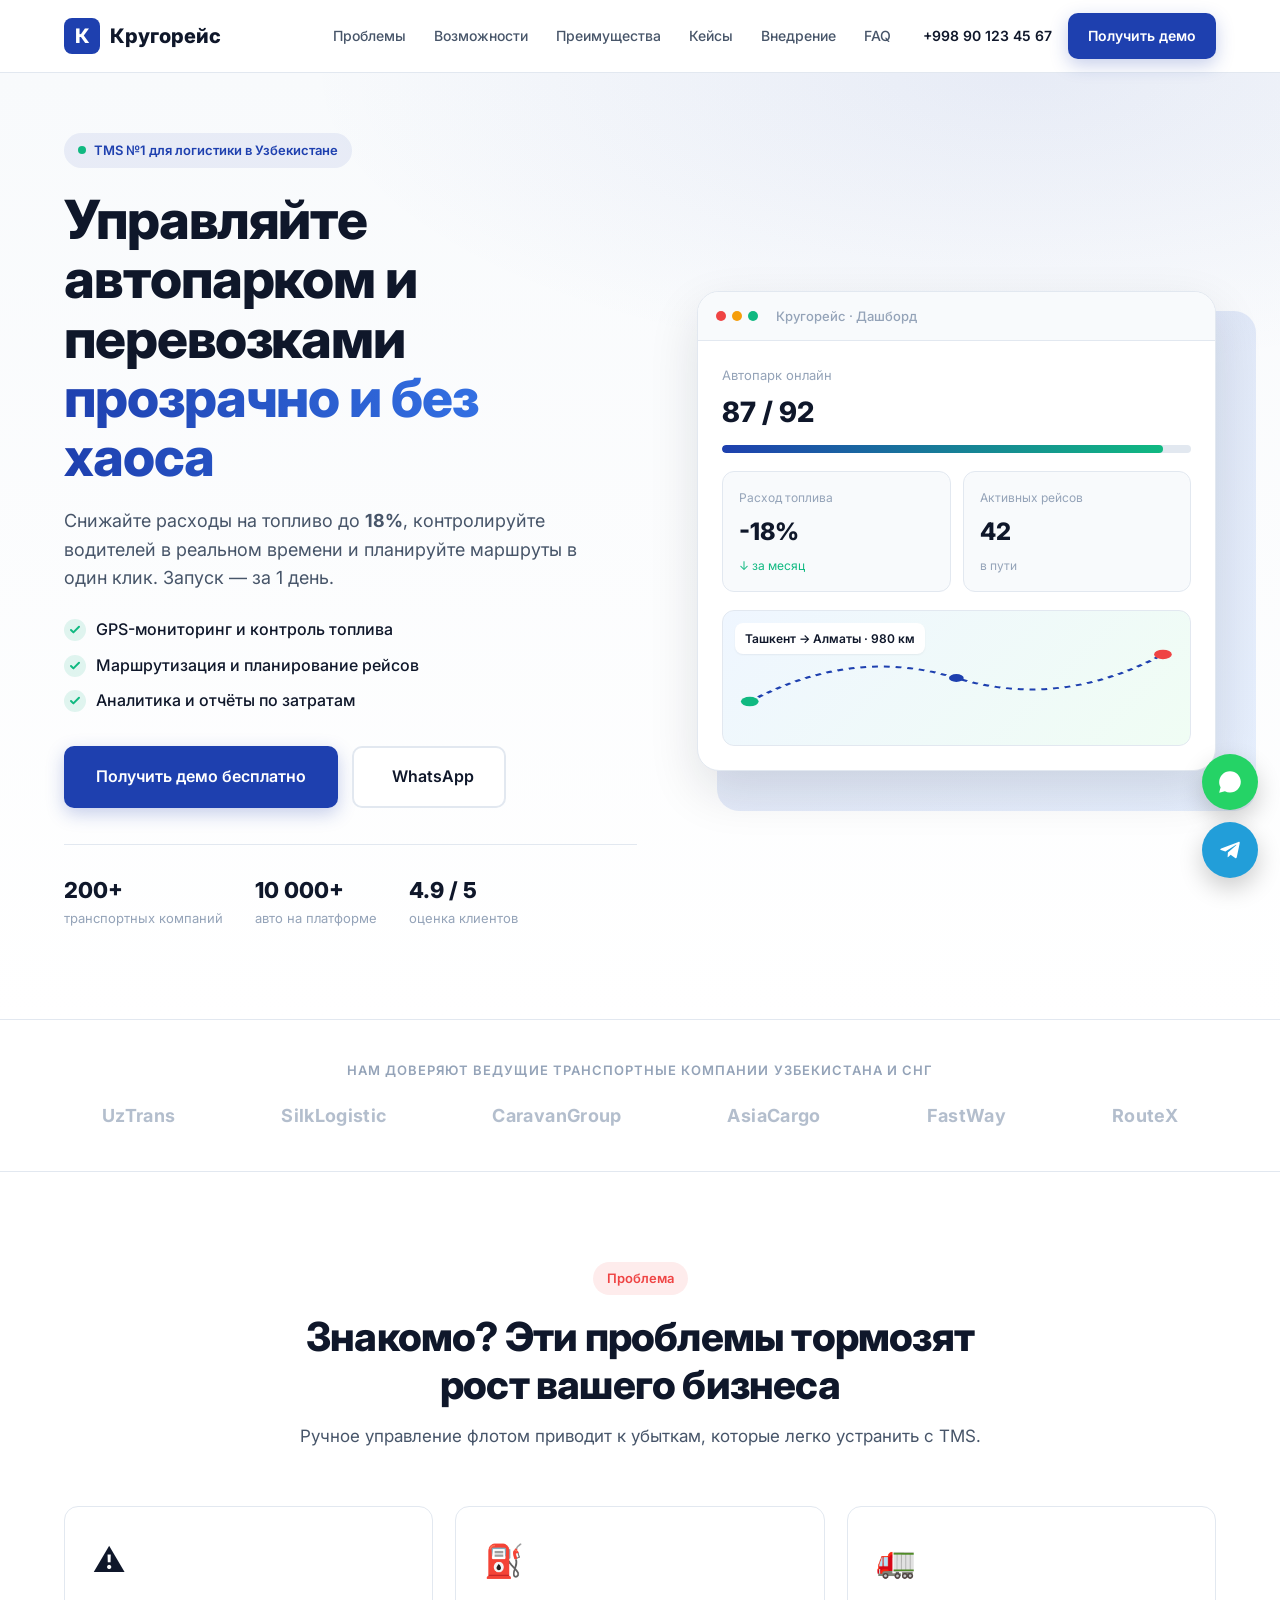
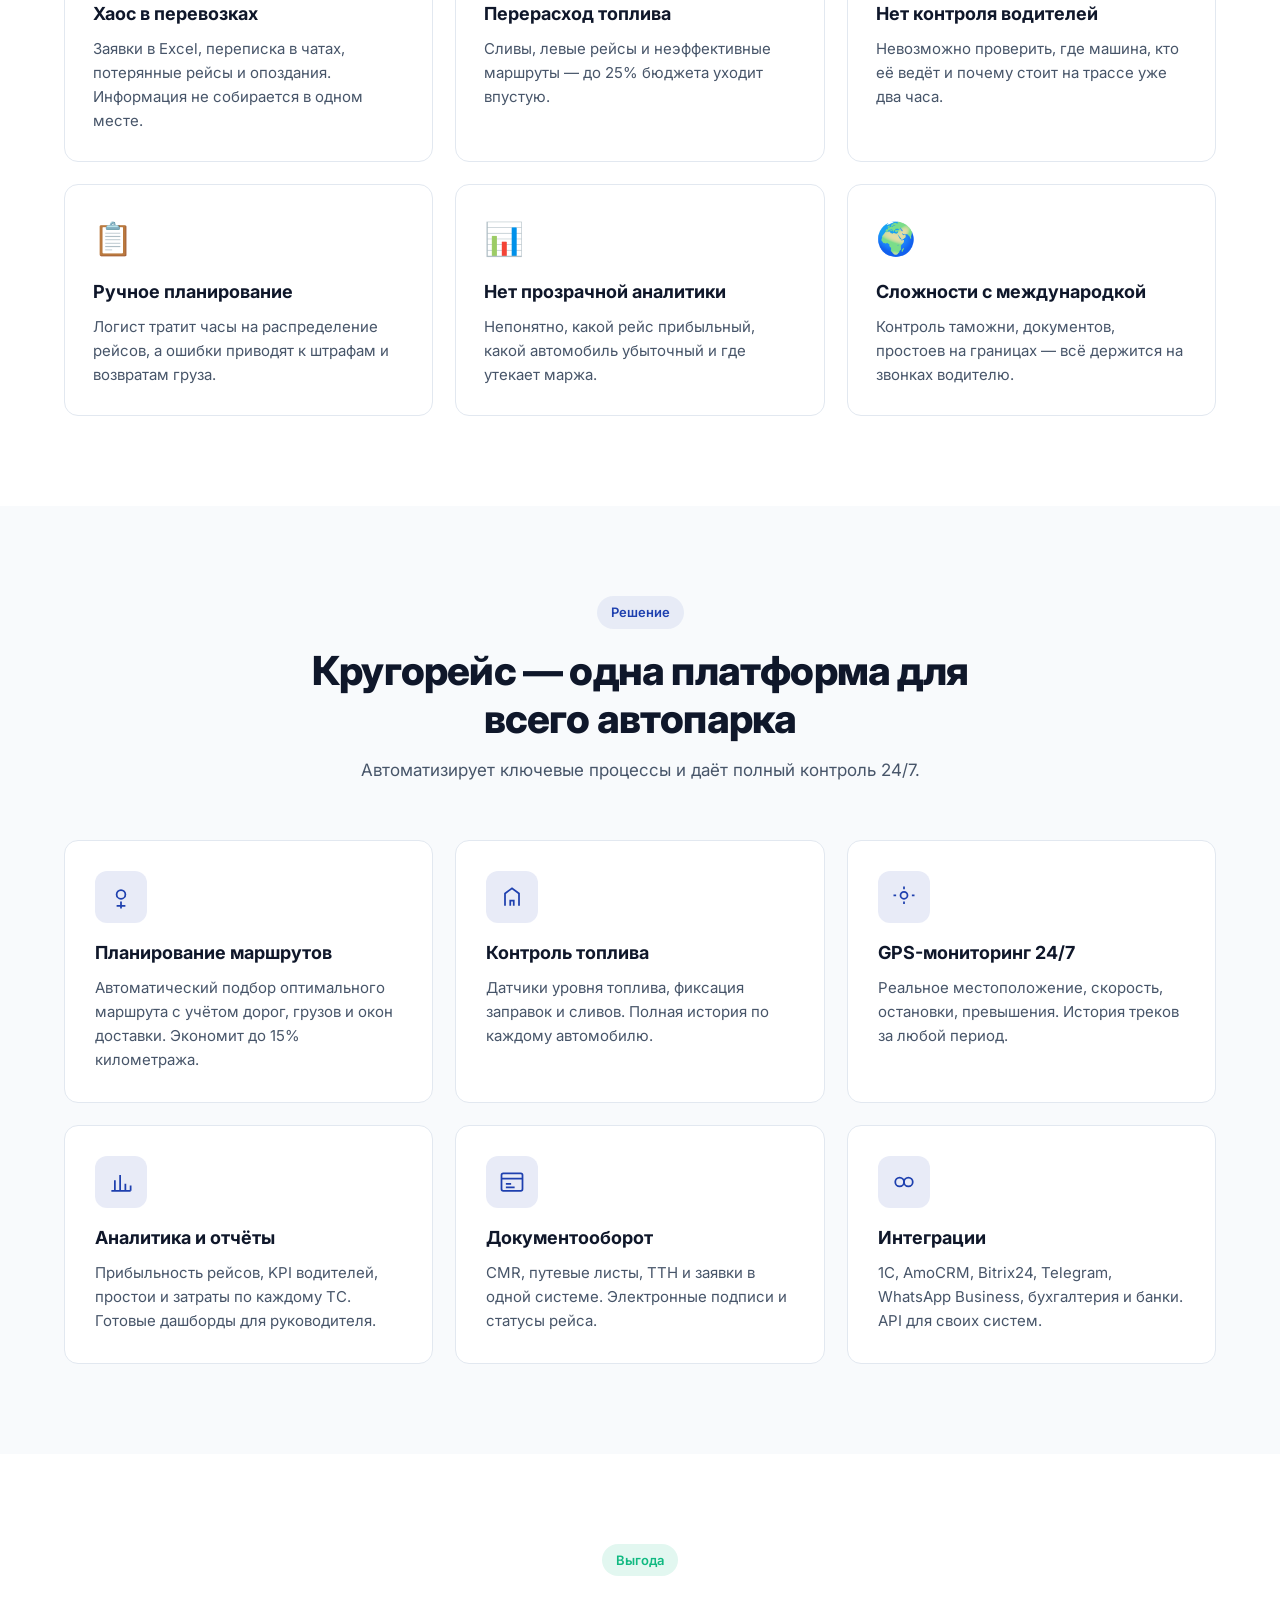
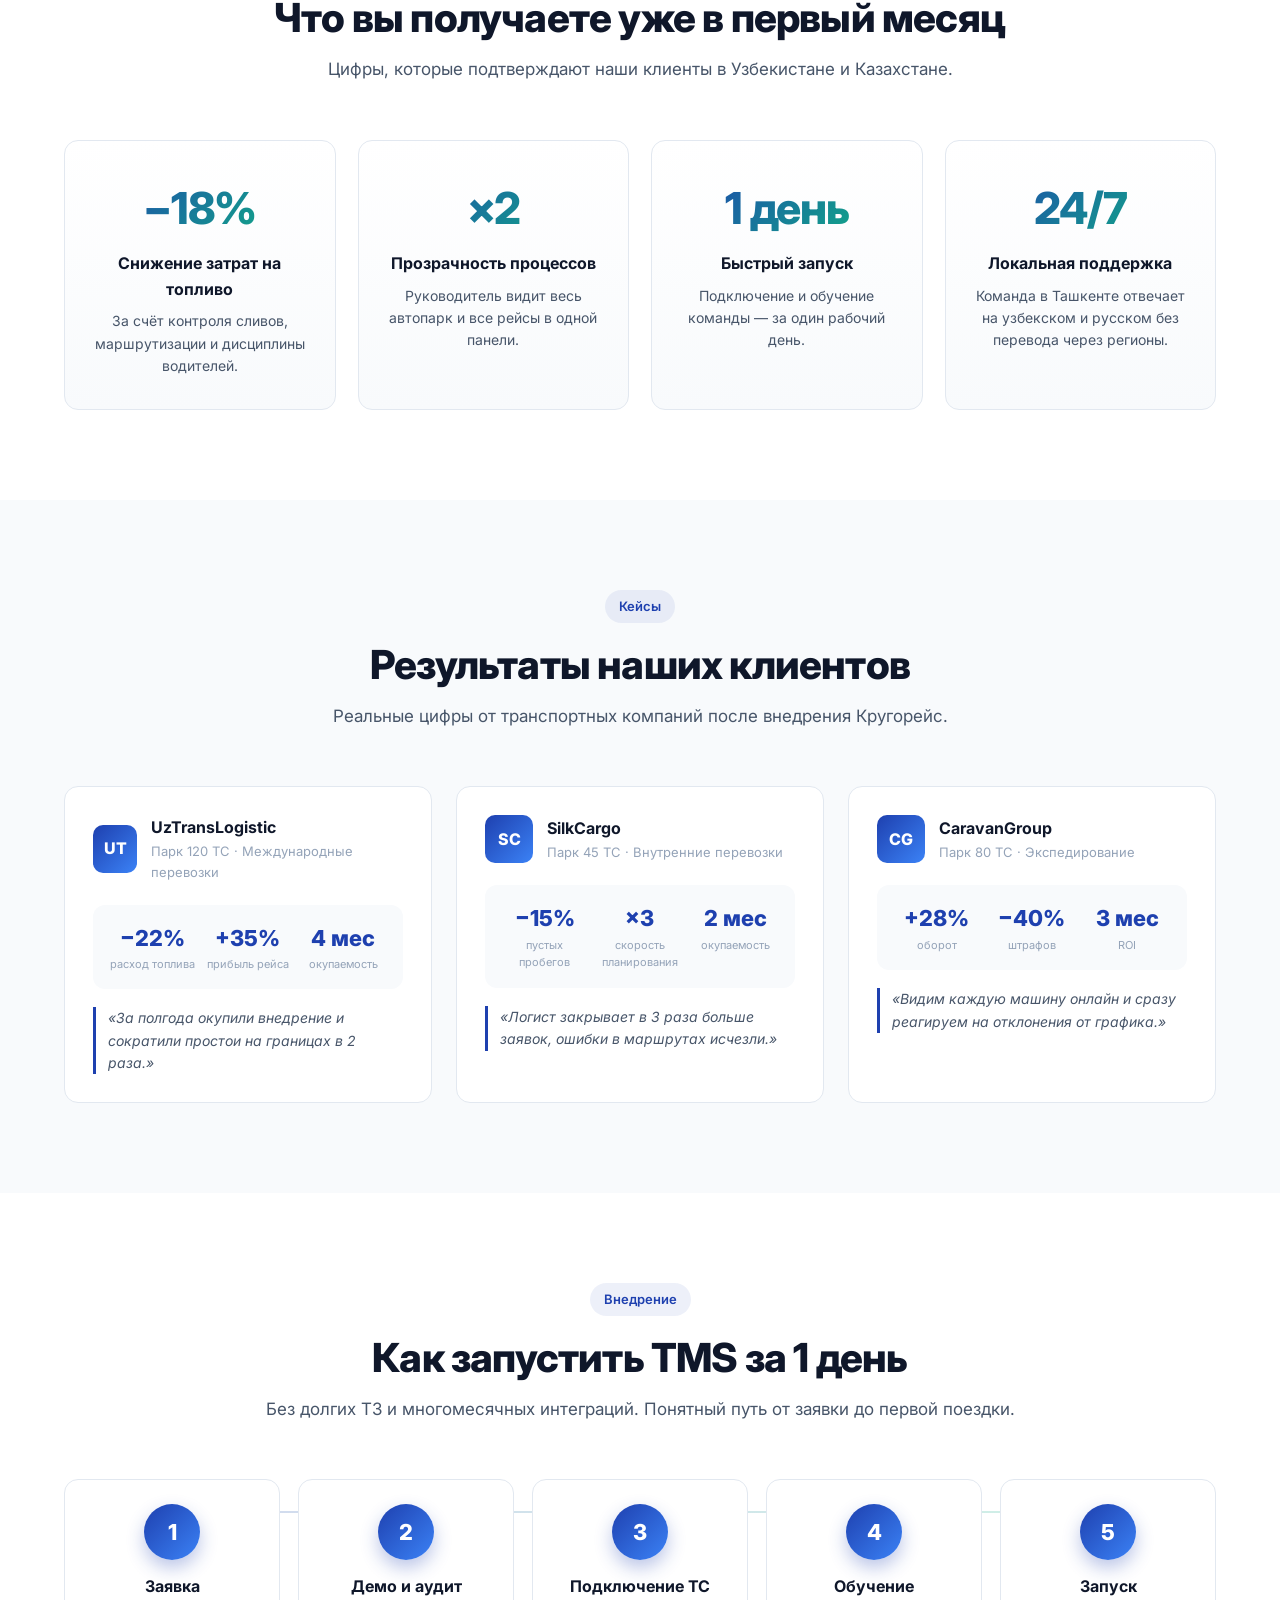
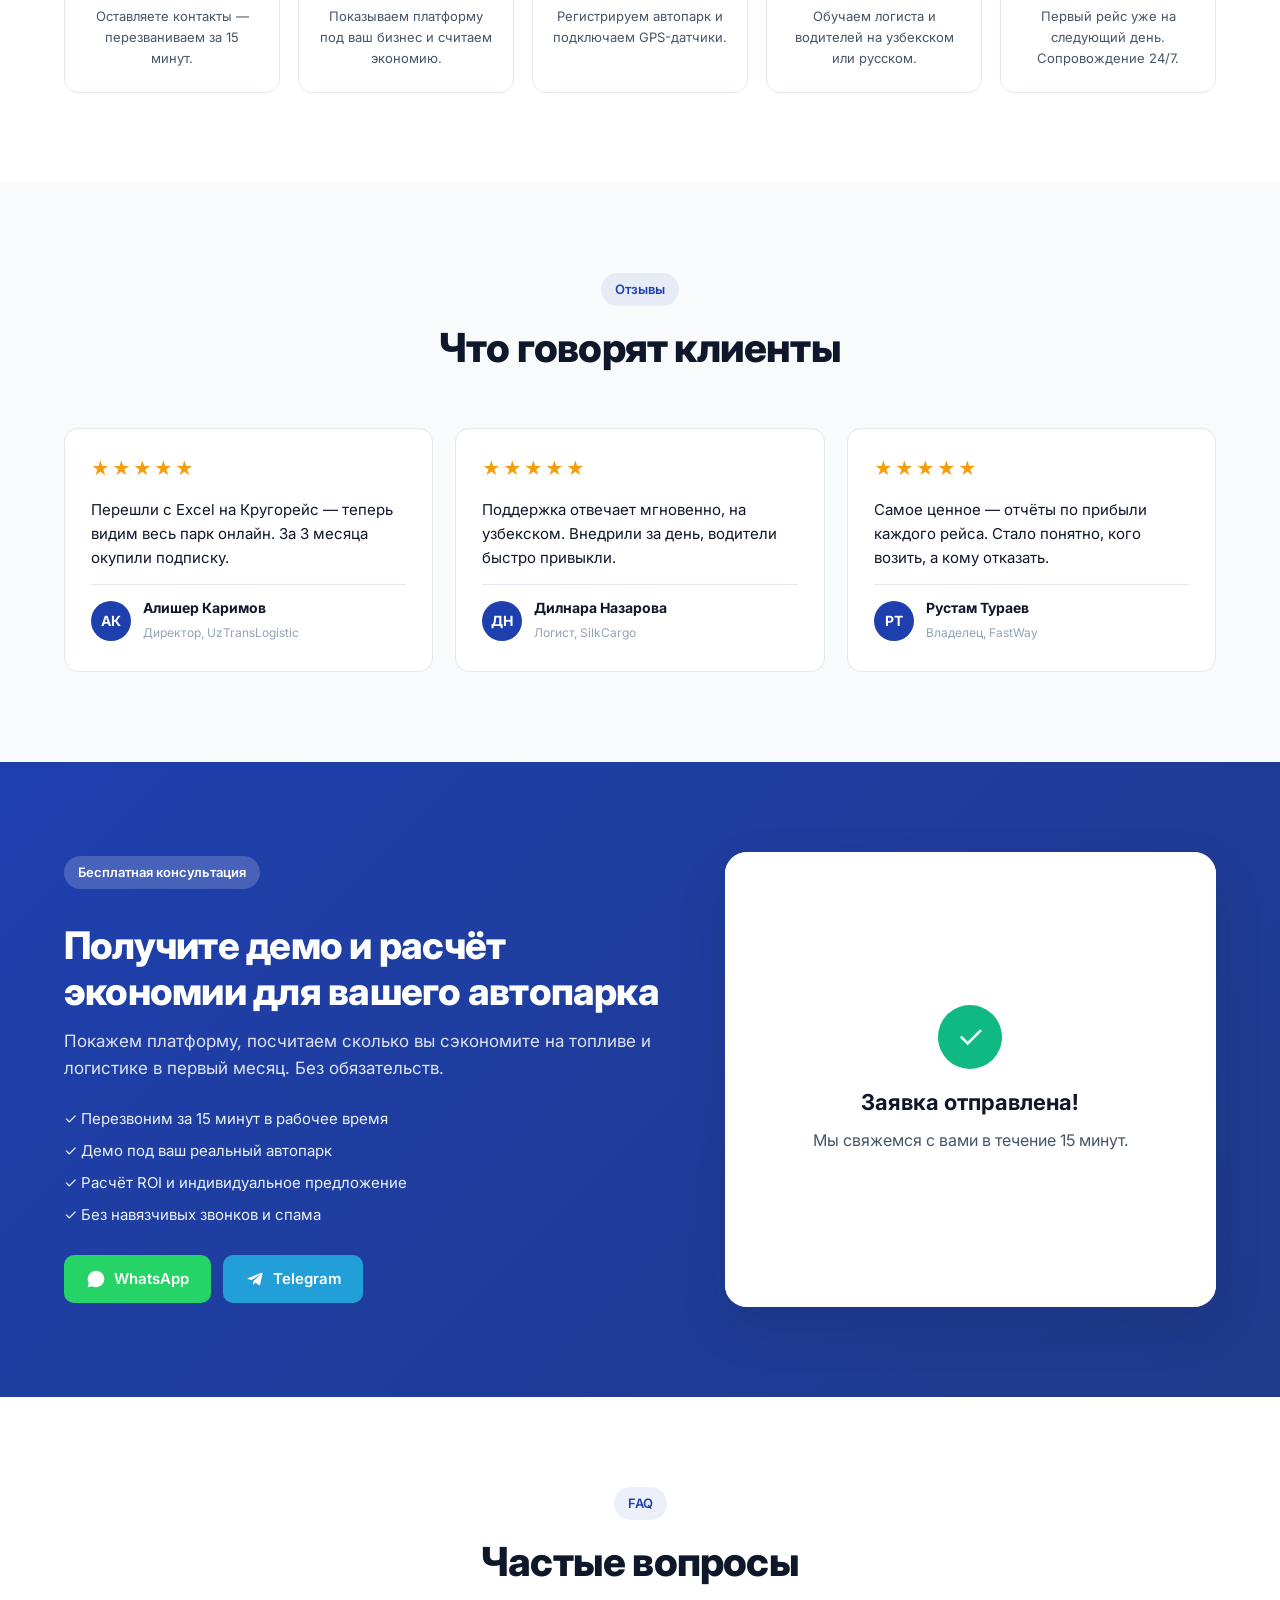
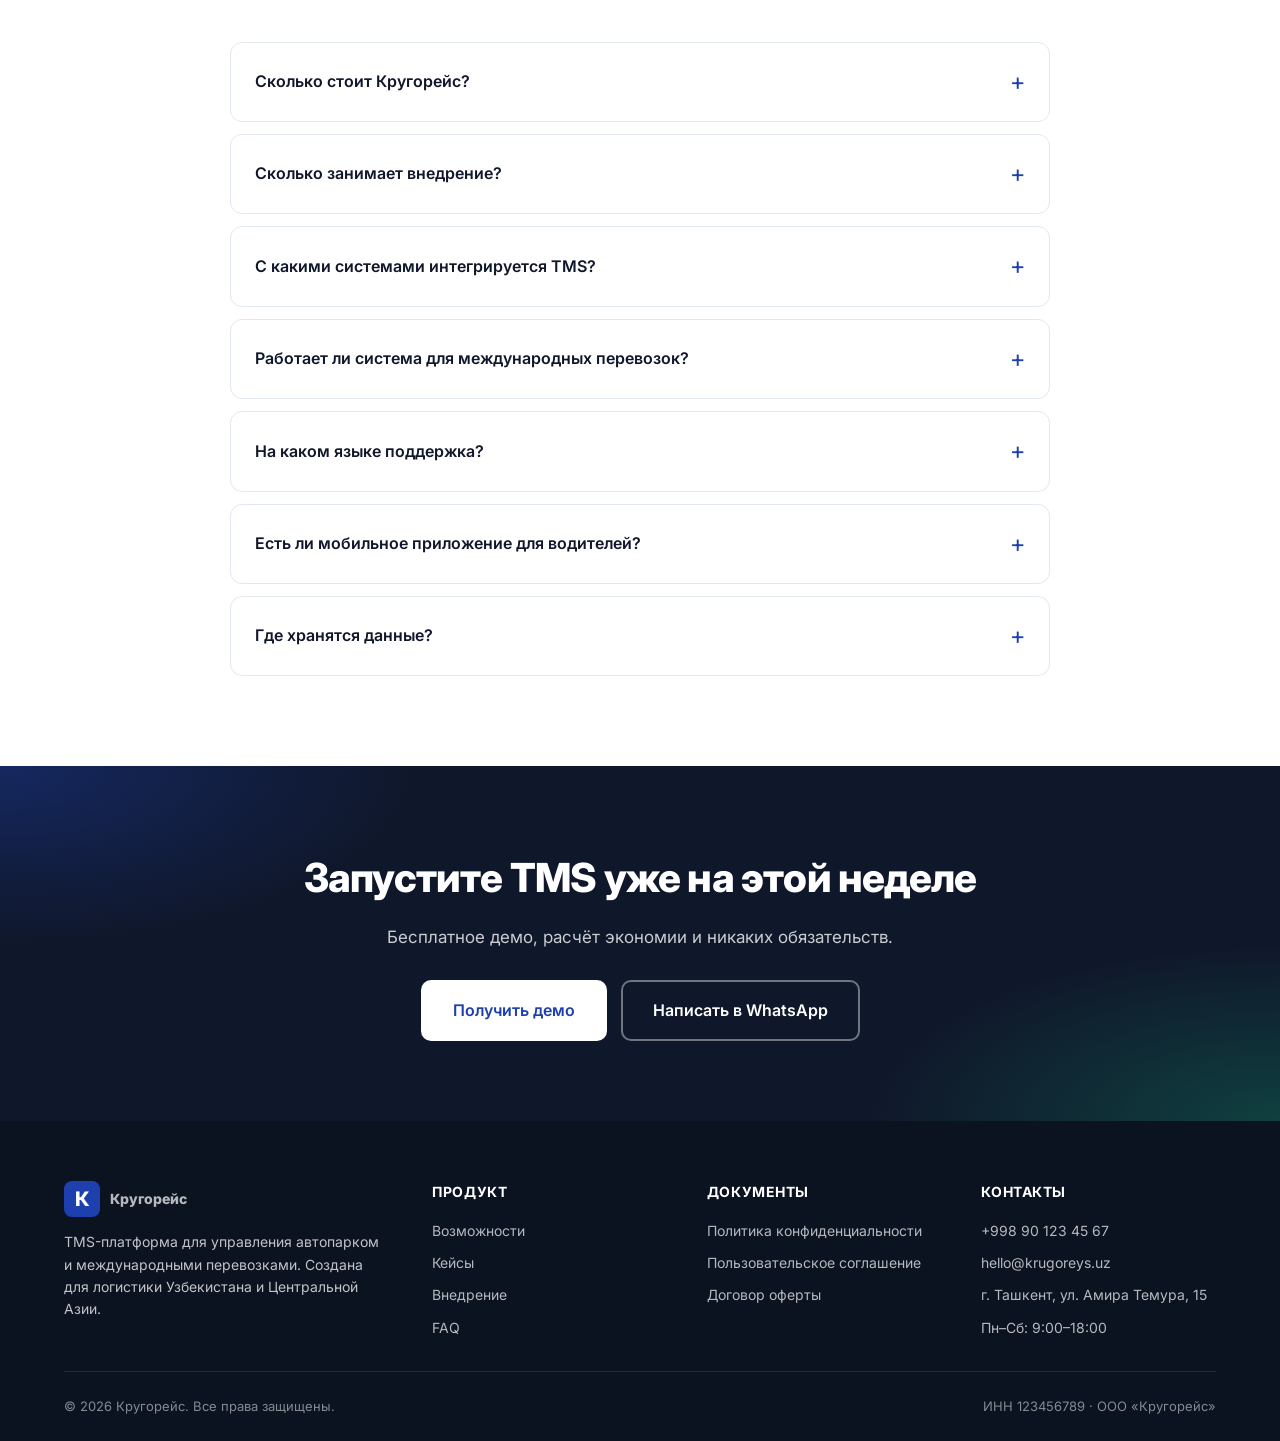
==== commit 51feeb51: "Rename brand: LogisTMS → Кругорейс - Update content.json: site name, logo mark (К), email, telegram," ====
--- a/index.html
+++ b/index.html
@@ -10,7 +10,7 @@
 
   <meta property="og:type" content="website" />
   <meta property="og:locale" content="ru_RU" />
-  <meta property="og:title" content="LogisTMS" id="ogTitle" />
+  <meta property="og:title" content="Кругорейс" id="ogTitle" />
   <meta property="og:description" content="" id="ogDescription" />
 
   <link rel="icon" type="image/svg+xml" href="data:image/svg+xml,%3Csvg xmlns='http://www.w3.org/2000/svg' viewBox='0 0 100 100'%3E%3Crect width='100' height='100' rx='20' fill='%231e40af'/%3E%3Ctext x='50' y='68' text-anchor='middle' font-size='60' font-family='Arial' font-weight='bold' fill='white'%3EL%3C/text%3E%3C/svg%3E" />
